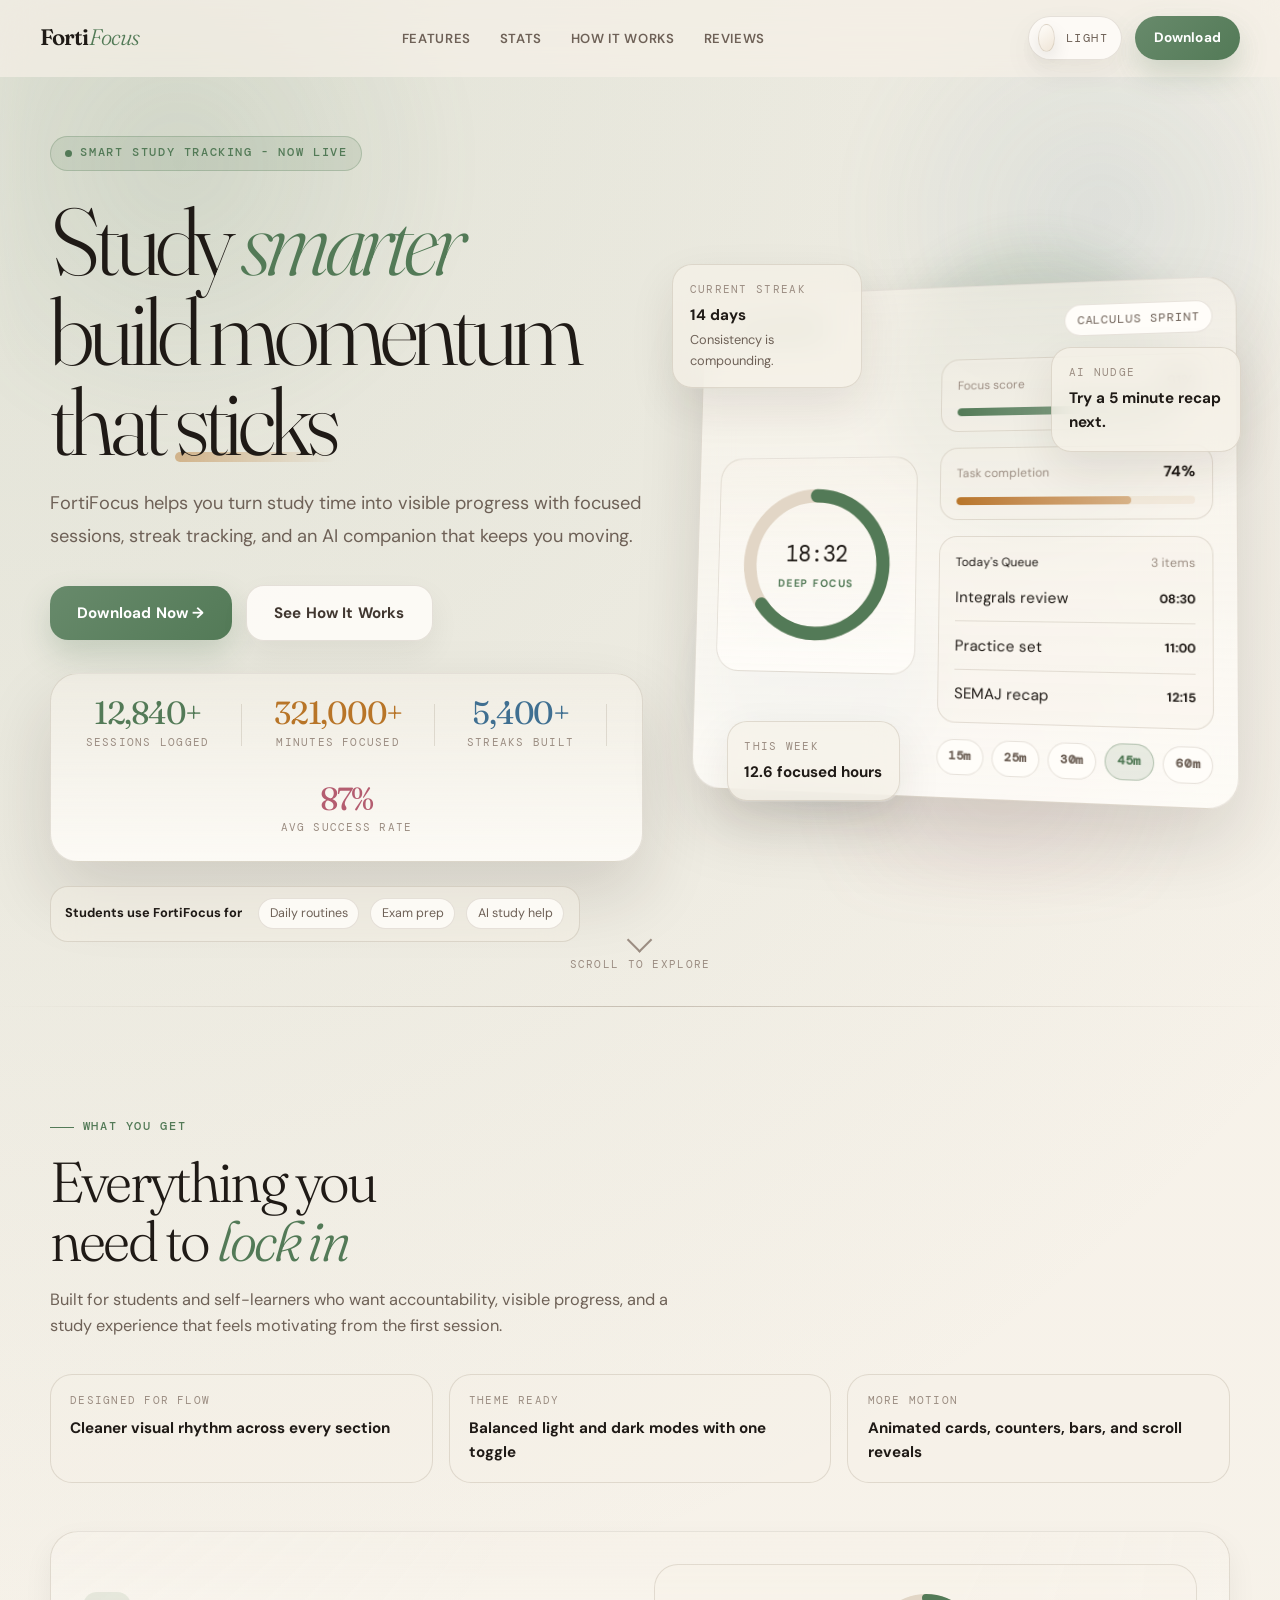
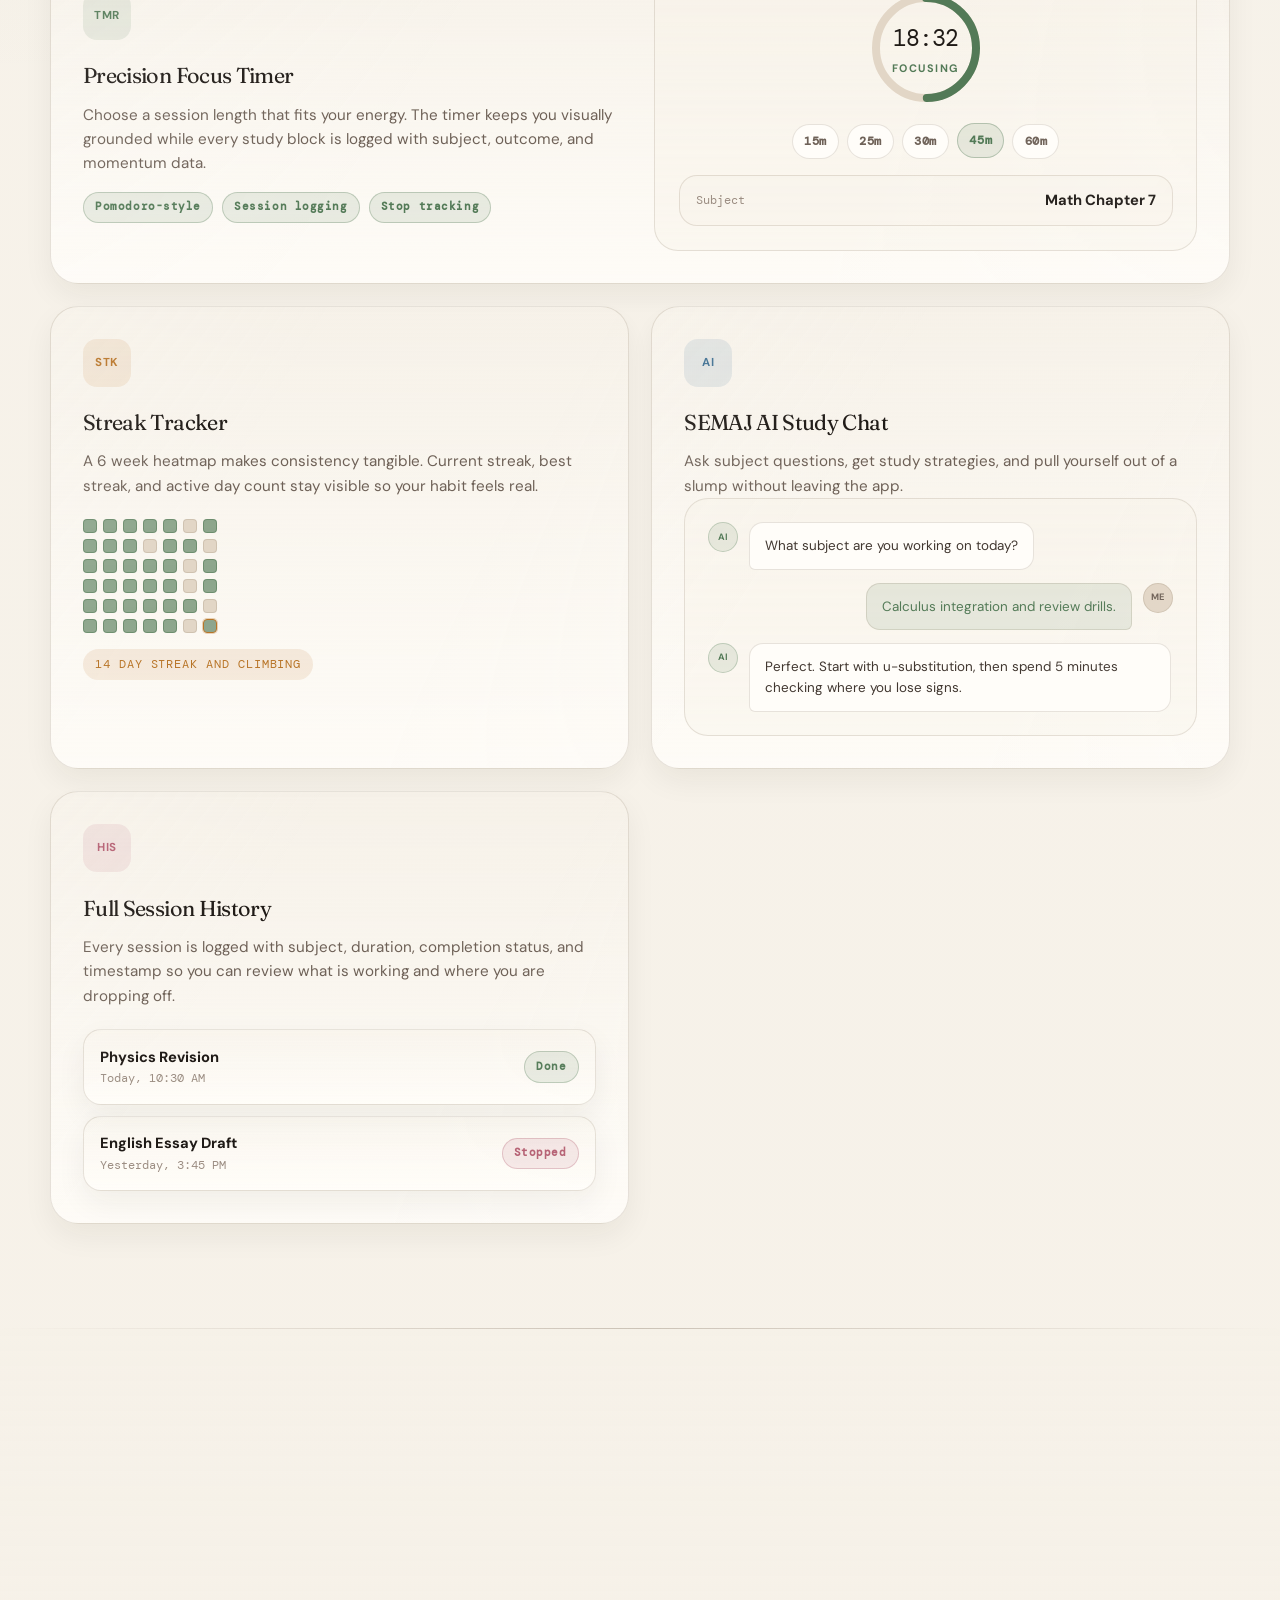
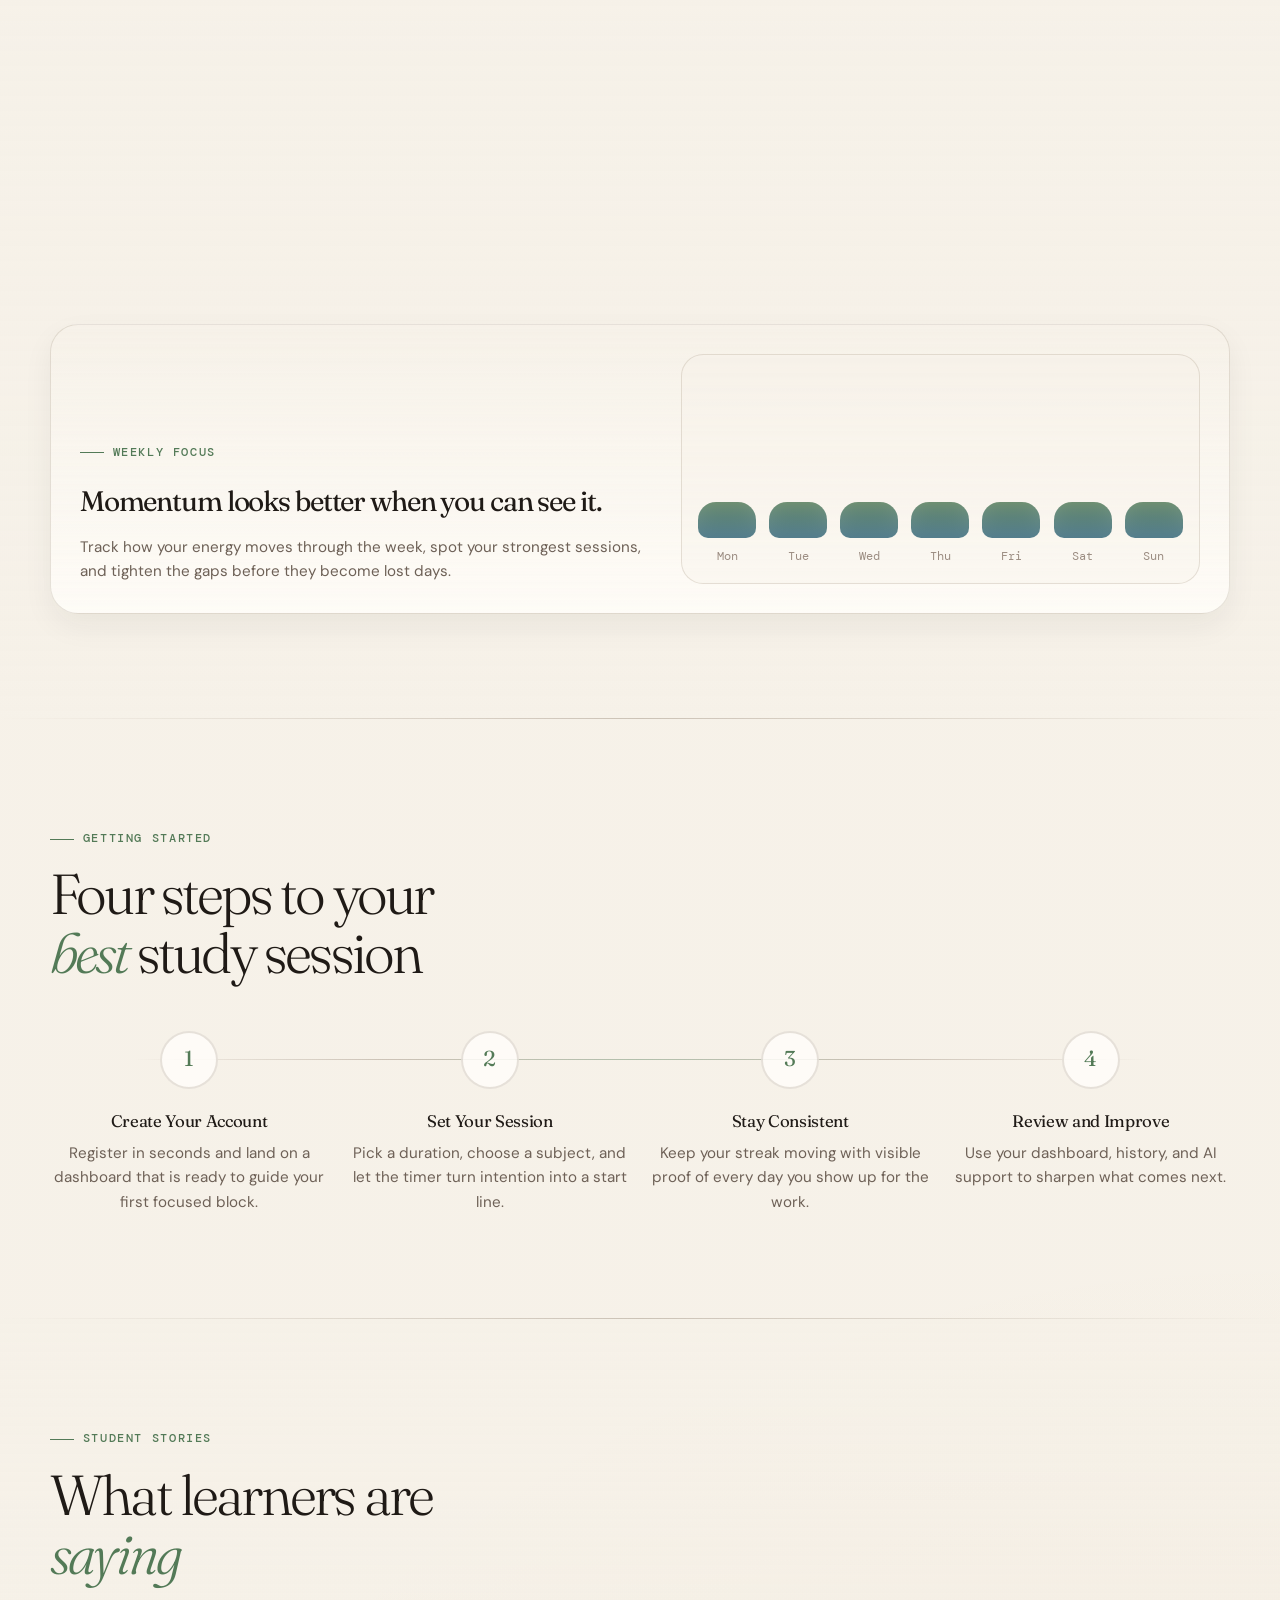
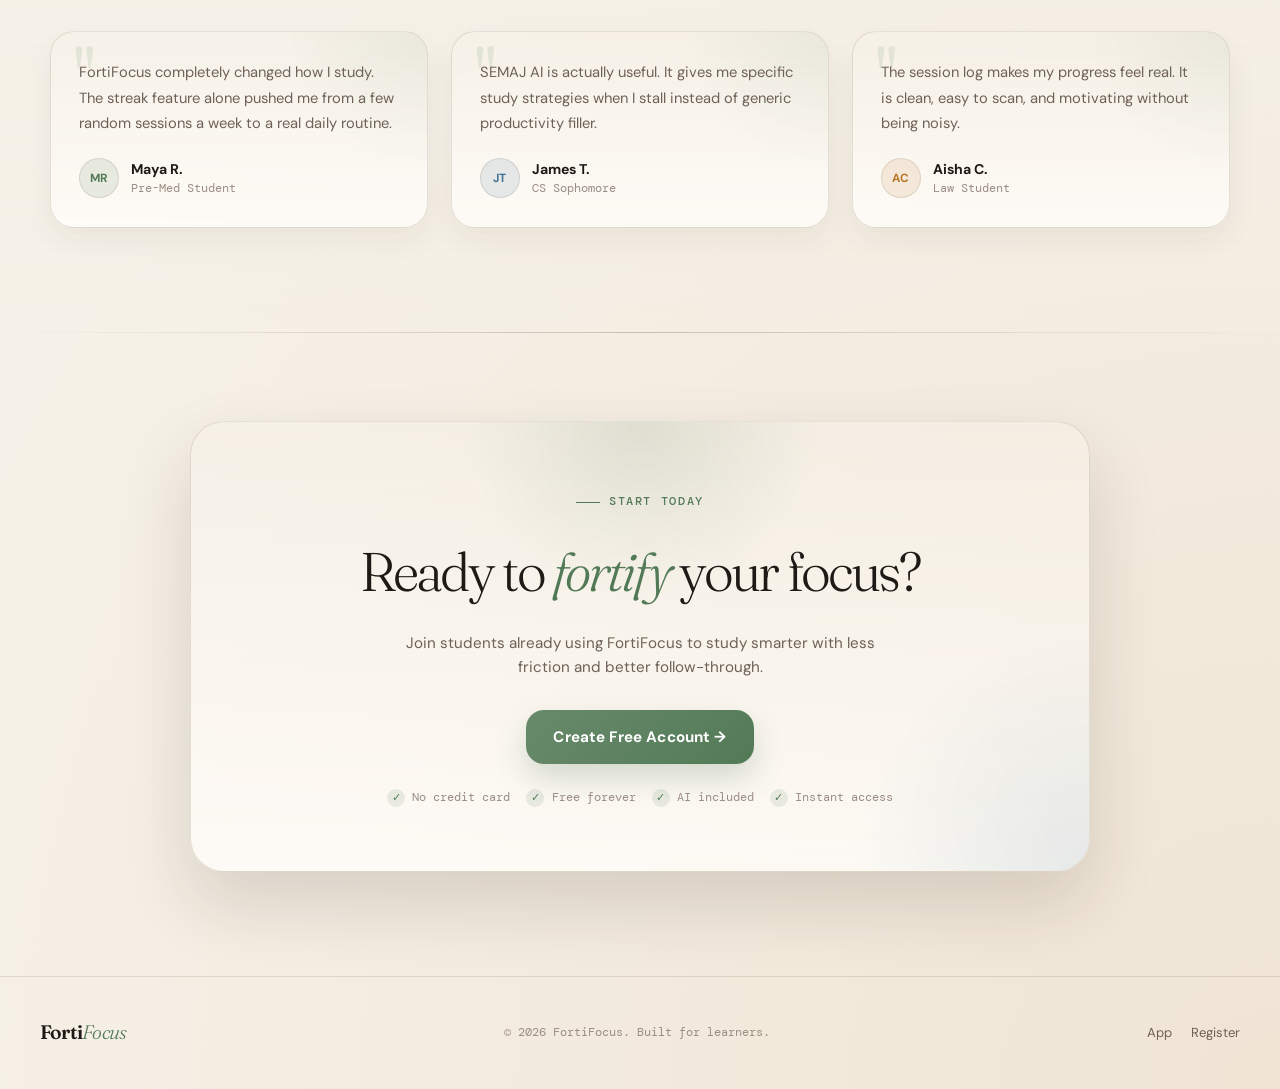
==== Index.html @ 43d926fc "new" ====
<!DOCTYPE html>
<html lang="en" data-theme="light">
<head>
<meta charset="UTF-8">
<meta name="viewport" content="width=device-width, initial-scale=1.0">
<title>FortiFocus - Smart Study Tracker</title>
<link href="https://fonts.googleapis.com/css2?family=DM+Sans:wght@400;500;600;700&family=DM+Mono:wght@400;500&family=Fraunces:opsz,wght@9..144,300;9..144,400;9..144,600&display=swap" rel="stylesheet">
<link rel="stylesheet" href="fortifocus.css">
</head>
<body>
<div class="page-progress" id="pageProgress"></div>

<nav class="site-nav" id="siteNav">
  <a class="nav-brand" href="#">Forti<em>Focus</em></a>
  <div class="nav-links">
    <a href="#features">Features</a>
    <a href="#stats">Stats</a>
    <a href="#how">How It Works</a>
    <a href="#testimonials">Reviews</a>
  </div>
  <div class="nav-actions">
    <button class="theme-toggle-nav" id="themeBtn" type="button" aria-label="Switch to dark mode">
      <span class="theme-toggle-thumb"></span>
      <span class="theme-toggle-text" id="themeBtnLabel">Light</span>
    </button>
    <a href="index.html" class="btn-nav btn-primary-nav">Download</a>
  </div>
</nav>

<main>
  <section class="hero section-shell">
    <div class="container hero-grid">
      <div class="hero-copy">
        <div class="hero-eyebrow">
          <div class="eyebrow-dot"></div>
          Smart Study Tracking - Now Live
        </div>
        <h1>
          Study <em>smarter</em><br>
          build momentum that <span class="accent-word">sticks</span>
        </h1>
        <p class="hero-sub">
          FortiFocus helps you turn study time into visible progress with focused sessions, streak tracking, and an AI companion that keeps you moving.
        </p>
        <div class="hero-cta">
          <a href="index.html" class="btn-hero btn-hero-primary">Download Now &rarr;</a>
          <a href="#features" class="btn-hero btn-hero-ghost">See How It Works</a>
        </div>
        <div class="hero-stats">
          <div class="hero-stat">
            <div class="hero-stat-val sage" id="counterSessions">0</div>
            <div class="hero-stat-label">Sessions Logged</div>
          </div>
          <div class="stat-divider"></div>
          <div class="hero-stat">
            <div class="hero-stat-val amber" id="counterMinutes">0</div>
            <div class="hero-stat-label">Minutes Focused</div>
          </div>
          <div class="stat-divider"></div>
          <div class="hero-stat">
            <div class="hero-stat-val sky" id="counterStreaks">0</div>
            <div class="hero-stat-label">Streaks Built</div>
          </div>
          <div class="stat-divider"></div>
          <div class="hero-stat">
            <div class="hero-stat-val rose" id="counterRate">0%</div>
            <div class="hero-stat-label">Avg Success Rate</div>
          </div>
        </div>
        <div class="trust-strip reveal reveal-delay-3">
          <span class="trust-label">Students use FortiFocus for</span>
          <div class="trust-items">
            <span>Daily routines</span>
            <span>Exam prep</span>
            <span>AI study help</span>
          </div>
        </div>
      </div>

      <div class="hero-visual reveal reveal-delay-2">
        <div class="hero-glow hero-glow-a"></div>
        <div class="hero-glow hero-glow-b"></div>

        <article class="focus-board animate-on-view">
          <div class="board-top">
            <div class="board-chip board-chip-live">Live Session</div>
            <div class="board-pill">Calculus Sprint</div>
          </div>
          <div class="board-main">
            <div class="board-ring">
              <svg width="180" height="180" viewBox="0 0 180 180" aria-hidden="true">
                <circle cx="90" cy="90" r="72" fill="none" stroke="var(--paper-3)" stroke-width="14"></circle>
                <circle class="ring-anim" cx="90" cy="90" r="72" fill="none" stroke="var(--sage)" stroke-width="14" stroke-linecap="round" stroke-dasharray="452" stroke-dashoffset="158"></circle>
              </svg>
              <div class="board-ring-copy">
                <div class="ring-preview-time">18:32</div>
                <div class="ring-preview-phase">Deep Focus</div>
              </div>
            </div>

            <div class="board-side">
              <div class="mini-metric">
                <div class="mini-metric-top">
                  <span>Focus score</span>
                  <strong>91%</strong>
                </div>
                <div class="fill-bar"><span style="--fill: 91%;"></span></div>
              </div>
              <div class="mini-metric">
                <div class="mini-metric-top">
                  <span>Task completion</span>
                  <strong>74%</strong>
                </div>
                <div class="fill-bar amber-fill"><span style="--fill: 74%;"></span></div>
              </div>
              <div class="session-stack">
                <div class="session-stack-head">
                  <span>Today's Queue</span>
                  <span>3 items</span>
                </div>
                <div class="session-item">
                  <span>Integrals review</span>
                  <strong>08:30</strong>
                </div>
                <div class="session-item">
                  <span>Practice set</span>
                  <strong>11:00</strong>
                </div>
                <div class="session-item">
                  <span>SEMAJ recap</span>
                  <strong>12:15</strong>
                </div>
              </div>
              <div class="dur-pills">
                <div class="dur-pill">15m</div>
                <div class="dur-pill active">25m</div>
                <div class="dur-pill">30m</div>
                <div class="dur-pill">45m</div>
                <div class="dur-pill">60m</div>
              </div>
            </div>
          </div>
        </article>

        <div class="floating-card floating-card-one">
          <div class="floating-kicker">Current streak</div>
          <strong>14 days</strong>
          <span>Consistency is compounding.</span>
        </div>
        <div class="floating-card floating-card-two">
          <div class="floating-kicker">AI nudge</div>
          <strong>Try a 5 minute recap next.</strong>
        </div>
        <div class="floating-card floating-card-three">
          <div class="floating-kicker">This week</div>
          <strong>12.6 focused hours</strong>
        </div>
      </div>
    </div>

    <div class="scroll-hint">
      <div class="scroll-arrow"></div>
      Scroll to explore
    </div>
  </section>

  <div class="section-divider"></div>

  <section id="features" class="section-shell">
    <div class="container">
      <div class="reveal">
        <div class="section-label">What You Get</div>
        <h2 class="section-heading">Everything you need to <em>lock in</em></h2>
        <p class="section-sub">Built for students and self-learners who want accountability, visible progress, and a study experience that feels motivating from the first session.</p>
      </div>

      <div class="feature-band reveal reveal-delay-1">
        <div class="feature-band-card">
          <span>Designed for flow</span>
          <strong>Cleaner visual rhythm across every section</strong>
        </div>
        <div class="feature-band-card">
          <span>Theme ready</span>
          <strong>Balanced light and dark modes with one toggle</strong>
        </div>
        <div class="feature-band-card">
          <span>More motion</span>
          <strong>Animated cards, counters, bars, and scroll reveals</strong>
        </div>
      </div>

      <div class="features-layout">
        <div class="feature-card big sage reveal reveal-delay-1">
          <div>
            <div class="feature-icon icon-sage">TMR</div>
            <div class="feature-title">Precision Focus Timer</div>
            <p class="feature-desc">Choose a session length that fits your energy. The timer keeps you visually grounded while every study block is logged with subject, outcome, and momentum data.</p>
            <div class="tag-row">
              <span class="tag-pill tag-sage">Pomodoro-style</span>
              <span class="tag-pill tag-sage">Session logging</span>
              <span class="tag-pill tag-sage">Stop tracking</span>
            </div>
          </div>
          <div class="timer-preview animate-on-view">
            <div class="ring-preview">
              <svg width="120" height="120" viewBox="0 0 120 120" aria-hidden="true">
                <circle cx="60" cy="60" r="50" fill="none" stroke="var(--paper-3)" stroke-width="8"></circle>
                <circle class="ring-anim" cx="60" cy="60" r="50" fill="none" stroke="var(--sage)" stroke-width="8" stroke-linecap="round" stroke-dasharray="314" stroke-dashoffset="160"></circle>
              </svg>
              <div class="ring-preview-text">
                <div class="ring-preview-time">18:32</div>
                <div class="ring-preview-phase">Focusing</div>
              </div>
            </div>
            <div class="dur-pills">
              <div class="dur-pill">15m</div>
              <div class="dur-pill active">25m</div>
              <div class="dur-pill">30m</div>
              <div class="dur-pill">45m</div>
              <div class="dur-pill">60m</div>
            </div>
            <div class="session-inline">
              <span>Subject</span>
              <strong>Math Chapter 7</strong>
            </div>
          </div>
        </div>

        <div class="feature-card amber reveal reveal-delay-2">
          <div class="feature-icon icon-amber">STK</div>
          <div class="feature-title">Streak Tracker</div>
          <p class="feature-desc">A 6 week heatmap makes consistency tangible. Current streak, best streak, and active day count stay visible so your habit feels real.</p>
          <div class="streak-showcase" aria-hidden="true"></div>
          <div class="stat-chip amber-chip">14 day streak and climbing</div>
        </div>

        <div class="feature-card sky reveal reveal-delay-3">
          <div class="feature-icon icon-sky">AI</div>
          <div class="feature-title">SEMAJ AI Study Chat</div>
          <p class="feature-desc">Ask subject questions, get study strategies, and pull yourself out of a slump without leaving the app.</p>
          <div class="chat-preview animate-on-view">
            <div class="cp-msg">
              <div class="cp-av">AI</div>
              <div class="cp-bubble">What subject are you working on today?</div>
            </div>
            <div class="cp-msg user">
              <div class="cp-av user">ME</div>
              <div class="cp-bubble user-bubble">Calculus integration and review drills.</div>
            </div>
            <div class="cp-msg">
              <div class="cp-av">AI</div>
              <div class="cp-bubble">Perfect. Start with u-substitution, then spend 5 minutes checking where you lose signs.</div>
            </div>
          </div>
        </div>

        <div class="feature-card rose reveal reveal-delay-4">
          <div class="feature-icon icon-rose">HIS</div>
          <div class="feature-title">Full Session History</div>
          <p class="feature-desc">Every session is logged with subject, duration, completion status, and timestamp so you can review what is working and where you are dropping off.</p>
          <div class="history-stack">
            <div class="history-item">
              <div>
                <div class="history-title">Physics Revision</div>
                <div class="history-time">Today, 10:30 AM</div>
              </div>
              <span class="tag-pill tag-sage">Done</span>
            </div>
            <div class="history-item">
              <div>
                <div class="history-title">English Essay Draft</div>
                <div class="history-time">Yesterday, 3:45 PM</div>
              </div>
              <span class="tag-pill tag-stop">Stopped</span>
            </div>
          </div>
        </div>
      </div>
    </div>
  </section>

  <div class="section-divider"></div>

  <section id="stats" class="section-shell section-muted">
    <div class="container">
      <div class="reveal">
        <div class="section-label">By the Numbers</div>
        <h2 class="section-heading">Progress you can <em>actually</em> measure</h2>
        <p class="section-sub">FortiFocus surfaces the metrics that matter so you always know how much effort you are making and how well that effort is landing.</p>
      </div>

      <div class="stats-showcase">
        <div class="stat-showcase-card accent-amber reveal reveal-delay-1">
          <div class="ssc-kicker">Current streak</div>
          <div class="ssc-val">14</div>
          <div class="ssc-label">Day streak</div>
          <div class="ssc-sub">consecutive study days</div>
        </div>
        <div class="stat-showcase-card accent-sky reveal reveal-delay-2">
          <div class="ssc-kicker">All sessions</div>
          <div class="ssc-val">128</div>
          <div class="ssc-label">Total sessions</div>
          <div class="ssc-sub">tracked all time</div>
        </div>
        <div class="stat-showcase-card accent-sage reveal reveal-delay-3">
          <div class="ssc-kicker">Minutes banked</div>
          <div class="ssc-val">3,200</div>
          <div class="ssc-label">Minutes focused</div>
          <div class="ssc-sub">about 53 hours of deep work</div>
        </div>
        <div class="stat-showcase-card accent-rose reveal reveal-delay-4">
          <div class="ssc-kicker">Completion</div>
          <div class="ssc-val">84%</div>
          <div class="ssc-label">Success rate</div>
          <div class="ssc-sub">sessions completed</div>
        </div>
      </div>

      <div class="insight-panel reveal reveal-delay-2">
        <div class="insight-copy">
          <div class="section-label">Weekly Focus</div>
          <h3>Momentum looks better when you can see it.</h3>
          <p>Track how your energy moves through the week, spot your strongest sessions, and tighten the gaps before they become lost days.</p>
        </div>
        <div class="insight-bars animate-on-view">
          <div class="insight-bar"><span style="--fill: 72%;"></span><label>Mon</label></div>
          <div class="insight-bar"><span style="--fill: 91%;"></span><label>Tue</label></div>
          <div class="insight-bar"><span style="--fill: 64%;"></span><label>Wed</label></div>
          <div class="insight-bar"><span style="--fill: 88%;"></span><label>Thu</label></div>
          <div class="insight-bar"><span style="--fill: 79%;"></span><label>Fri</label></div>
          <div class="insight-bar"><span style="--fill: 58%;"></span><label>Sat</label></div>
          <div class="insight-bar"><span style="--fill: 83%;"></span><label>Sun</label></div>
        </div>
      </div>
    </div>
  </section>

  <div class="section-divider"></div>

  <section id="how" class="section-shell">
    <div class="container">
      <div class="reveal">
        <div class="section-label">Getting Started</div>
        <h2 class="section-heading">Four steps to your <em>best</em> study session</h2>
      </div>

      <div class="steps-grid">
        <div class="step-card reveal reveal-delay-1">
          <div class="step-num">1</div>
          <div class="step-title">Create Your Account</div>
          <p class="step-desc">Register in seconds and land on a dashboard that is ready to guide your first focused block.</p>
        </div>
        <div class="step-card reveal reveal-delay-2">
          <div class="step-num">2</div>
          <div class="step-title">Set Your Session</div>
          <p class="step-desc">Pick a duration, choose a subject, and let the timer turn intention into a start line.</p>
        </div>
        <div class="step-card reveal reveal-delay-3">
          <div class="step-num">3</div>
          <div class="step-title">Stay Consistent</div>
          <p class="step-desc">Keep your streak moving with visible proof of every day you show up for the work.</p>
        </div>
        <div class="step-card reveal reveal-delay-4">
          <div class="step-num">4</div>
          <div class="step-title">Review and Improve</div>
          <p class="step-desc">Use your dashboard, history, and AI support to sharpen what comes next.</p>
        </div>
      </div>
    </div>
  </section>

  <div class="section-divider"></div>

  <section id="testimonials" class="section-shell section-muted">
    <div class="container">
      <div class="reveal">
        <div class="section-label">Student Stories</div>
        <h2 class="section-heading">What learners are <em>saying</em></h2>
      </div>

      <div class="testimonials-grid">
        <div class="testi-card reveal reveal-delay-1">
          <p class="testi-quote">FortiFocus completely changed how I study. The streak feature alone pushed me from a few random sessions a week to a real daily routine.</p>
          <div class="testi-author">
            <div class="testi-avatar testi-avatar-sage">MR</div>
            <div>
              <div class="testi-name">Maya R.</div>
              <div class="testi-role">Pre-Med Student</div>
            </div>
          </div>
        </div>
        <div class="testi-card reveal reveal-delay-2">
          <p class="testi-quote">SEMAJ AI is actually useful. It gives me specific study strategies when I stall instead of generic productivity filler.</p>
          <div class="testi-author">
            <div class="testi-avatar testi-avatar-sky">JT</div>
            <div>
              <div class="testi-name">James T.</div>
              <div class="testi-role">CS Sophomore</div>
            </div>
          </div>
        </div>
        <div class="testi-card reveal reveal-delay-3">
          <p class="testi-quote">The session log makes my progress feel real. It is clean, easy to scan, and motivating without being noisy.</p>
          <div class="testi-author">
            <div class="testi-avatar testi-avatar-amber">AC</div>
            <div>
              <div class="testi-name">Aisha C.</div>
              <div class="testi-role">Law Student</div>
            </div>
          </div>
        </div>
      </div>
    </div>
  </section>

  <div class="section-divider"></div>

  <section class="section-shell cta-wrap">
    <div class="container">
      <div class="cta-section reveal">
        <div class="section-label cta-label">Start Today</div>
        <h2>Ready to <em>fortify</em> your focus?</h2>
        <p>Join students already using FortiFocus to study smarter with less friction and better follow-through.</p>
        <div class="cta-actions">
          <a href="index.html" class="btn-hero btn-hero-primary">Create Free Account &rarr;</a>
        </div>
        <div class="cta-badges">
          <div class="cta-badge"><div class="badge-check">&#10003;</div> No credit card</div>
          <div class="cta-badge"><div class="badge-check">&#10003;</div> Free forever</div>
          <div class="cta-badge"><div class="badge-check">&#10003;</div> AI included</div>
          <div class="cta-badge"><div class="badge-check">&#10003;</div> Instant access</div>
        </div>
      </div>
    </div>
  </section>
</main>

<footer class="site-footer">
  <div class="footer-brand">Forti<em>Focus</em></div>
  <div class="footer-copy">&copy; 2026 FortiFocus. Built for learners.</div>
  <div class="footer-links">
    <a href="index.html">App</a>
    <a href="index.html">Register</a>
  </div>
</footer>

<script src="fortifocus.js"></script>
</body>
</html>
---- fortifocus.css ----
:root {
  --ink: #1f1a16;
  --ink-2: #413730;
  --ink-3: #6e6157;
  --ink-4: #9b8d82;
  --paper: #f6f1e8;
  --paper-rgb: 246, 241, 232;
  --paper-2: #efe5d7;
  --paper-3: #e2d6c6;
  --border: rgba(107, 87, 67, 0.16);
  --border-2: rgba(107, 87, 67, 0.3);
  --surface: rgba(255, 253, 249, 0.84);
  --surface-2: #fffdf9;
  --sage: #537a57;
  --sage-light: rgba(83, 122, 87, 0.12);
  --sage-mid: rgba(83, 122, 87, 0.42);
  --amber: #b87528;
  --amber-light: rgba(184, 117, 40, 0.12);
  --rose: #b45d70;
  --rose-light: rgba(180, 93, 112, 0.12);
  --sky: #3f6f91;
  --sky-light: rgba(63, 111, 145, 0.12);
  --radius: 14px;
  --radius-lg: 26px;
  --shadow-sm: 0 12px 30px rgba(40, 28, 20, 0.06);
  --shadow: 0 18px 46px rgba(40, 28, 20, 0.09);
  --shadow-lg: 0 32px 70px rgba(40, 28, 20, 0.14);
}

[data-theme="dark"] {
  --ink: #f4ede4;
  --ink-2: #d7cdc2;
  --ink-3: #a89d91;
  --ink-4: #746d66;
  --paper: #151518;
  --paper-rgb: 21, 21, 24;
  --paper-2: #1d1d22;
  --paper-3: #282831;
  --border: rgba(255, 239, 222, 0.08);
  --border-2: rgba(255, 239, 222, 0.18);
  --surface: rgba(29, 29, 34, 0.82);
  --surface-2: #1f1f26;
  --sage: #7cb585;
  --sage-light: rgba(124, 181, 133, 0.12);
  --sage-mid: rgba(124, 181, 133, 0.44);
  --amber: #dfa055;
  --amber-light: rgba(223, 160, 85, 0.12);
  --rose: #da7d8f;
  --rose-light: rgba(218, 125, 143, 0.12);
  --sky: #7fb3d9;
  --sky-light: rgba(127, 179, 217, 0.12);
  --shadow-sm: 0 12px 30px rgba(0, 0, 0, 0.28);
  --shadow: 0 18px 46px rgba(0, 0, 0, 0.36);
  --shadow-lg: 0 32px 70px rgba(0, 0, 0, 0.5);
}

*,
*::before,
*::after {
  box-sizing: border-box;
  margin: 0;
  padding: 0;
}

html {
  scroll-behavior: smooth;
}

body {
  font-family: "DM Sans", sans-serif;
  background:
    radial-gradient(circle at top left, rgba(83, 122, 87, 0.14), transparent 28%),
    radial-gradient(circle at bottom right, rgba(184, 117, 40, 0.1), transparent 24%),
    linear-gradient(180deg, color-mix(in srgb, var(--paper) 92%, white 8%), var(--paper));
  color: var(--ink);
  min-height: 100vh;
  overflow-x: hidden;
  font-size: 15px;
  line-height: 1.6;
}

body::before,
body::after {
  content: "";
  position: fixed;
  inset: 0;
  pointer-events: none;
  z-index: 0;
}

body::before {
  background:
    radial-gradient(circle at 14% 18%, rgba(83, 122, 87, 0.12), transparent 22%),
    radial-gradient(circle at 86% 24%, rgba(63, 111, 145, 0.1), transparent 20%),
    radial-gradient(circle at 78% 86%, rgba(180, 93, 112, 0.08), transparent 16%);
  filter: blur(18px);
  animation: drift 18s ease-in-out infinite alternate;
}

body::after {
  background-image:
    linear-gradient(rgba(255, 255, 255, 0.03) 1px, transparent 1px),
    linear-gradient(90deg, rgba(255, 255, 255, 0.03) 1px, transparent 1px);
  background-size: 120px 120px;
  mask-image: radial-gradient(circle at center, black 42%, transparent 88%);
  opacity: 0.3;
}

a,
button,
nav,
.feature-card,
.stat-showcase-card,
.testi-card,
.step-num,
.theme-toggle-nav,
.focus-board,
.floating-card,
.cta-section,
.history-item,
.dur-pill,
.hero-stats {
  transition:
    background-color 0.35s ease,
    color 0.35s ease,
    border-color 0.35s ease,
    box-shadow 0.35s ease,
    transform 0.35s ease,
    opacity 0.35s ease;
}

.page-progress {
  position: fixed;
  top: 0;
  left: 0;
  width: 0;
  height: 3px;
  z-index: 140;
  background: linear-gradient(90deg, var(--sage), var(--amber), var(--rose));
  box-shadow: 0 0 20px rgba(83, 122, 87, 0.35);
}

.site-nav {
  position: fixed;
  inset: 0 0 auto;
  z-index: 120;
  display: flex;
  align-items: center;
  justify-content: space-between;
  gap: 1rem;
  padding: 1rem 2.5rem;
  background: rgba(var(--paper-rgb), 0.68);
  backdrop-filter: blur(20px);
  border-bottom: 1px solid transparent;
}

.site-nav.is-scrolled {
  border-bottom-color: var(--border-2);
  box-shadow: 0 12px 28px rgba(24, 16, 10, 0.08);
}

.nav-brand,
.footer-brand {
  font-family: "Fraunces", serif;
  font-weight: 600;
  letter-spacing: -0.04em;
  color: var(--ink);
  text-decoration: none;
}

.nav-brand {
  font-size: 1.4rem;
}

.nav-brand em,
.footer-brand em {
  font-style: italic;
  font-weight: 300;
  color: var(--sage);
}

.nav-links {
  display: flex;
  align-items: center;
  gap: 1.8rem;
}

.nav-links a,
.footer-links a {
  color: var(--ink-3);
  text-decoration: none;
}

.nav-links a {
  font-size: 0.82rem;
  font-weight: 600;
  letter-spacing: 0.05em;
  text-transform: uppercase;
}

.nav-links a:hover,
.footer-links a:hover {
  color: var(--ink);
}

.nav-actions {
  display: flex;
  align-items: center;
  gap: 0.8rem;
}

.btn-nav,
.btn-hero {
  display: inline-flex;
  align-items: center;
  justify-content: center;
  border: none;
  cursor: pointer;
  text-decoration: none;
  font-weight: 700;
  letter-spacing: 0.01em;
}

.btn-nav {
  min-height: 44px;
  padding: 0.7rem 1.2rem;
  border-radius: 999px;
  font-size: 0.85rem;
}

.btn-primary-nav,
.btn-hero-primary {
  background: linear-gradient(135deg, color-mix(in srgb, var(--sage) 88%, white 12%), var(--sage));
  color: #fff;
  box-shadow: 0 14px 30px rgba(83, 122, 87, 0.24);
}

.btn-primary-nav:hover,
.btn-hero-primary:hover {
  transform: translateY(-2px);
  filter: brightness(1.04);
}

.theme-toggle-nav {
  position: relative;
  display: inline-flex;
  align-items: center;
  justify-content: space-between;
  gap: 0.7rem;
  width: 94px;
  min-height: 44px;
  padding: 0.4rem 0.8rem 0.4rem 0.55rem;
  border: 1px solid var(--border);
  border-radius: 999px;
  background: var(--surface);
  color: var(--ink-3);
  cursor: pointer;
  box-shadow: var(--shadow-sm);
}

.theme-toggle-nav:hover {
  border-color: var(--border-2);
  transform: translateY(-1px);
}

.theme-toggle-thumb {
  width: 28px;
  height: 28px;
  border-radius: 50%;
  background: linear-gradient(145deg, var(--surface-2), var(--paper-2));
  border: 1px solid var(--border);
  box-shadow: 0 8px 18px rgba(24, 16, 10, 0.1);
}

.theme-toggle-text {
  font-family: "DM Mono", monospace;
  font-size: 0.72rem;
  text-transform: uppercase;
  letter-spacing: 0.12em;
}

[data-theme="dark"] .theme-toggle-nav {
  color: var(--sage);
}

[data-theme="dark"] .theme-toggle-thumb {
  transform: translateX(8px);
}

.section-shell,
.site-footer {
  position: relative;
  z-index: 1;
}

.section-shell {
  padding: 6.5rem 2rem;
}

.section-muted {
  background: linear-gradient(180deg, rgba(var(--paper-rgb), 0.48), rgba(var(--paper-rgb), 0.22));
}

.container {
  width: min(1180px, 100%);
  margin: 0 auto;
}

.hero {
  min-height: 100vh;
  display: flex;
  align-items: center;
  padding-top: 8.5rem;
  padding-bottom: 4rem;
}

.hero-grid {
  display: grid;
  grid-template-columns: minmax(0, 1.04fr) minmax(420px, 0.96fr);
  align-items: center;
  gap: 2.5rem;
}

.hero-copy {
  position: relative;
}

.hero-eyebrow,
.section-label {
  display: inline-flex;
  align-items: center;
  gap: 0.55rem;
  font-family: "DM Mono", monospace;
  font-size: 0.72rem;
  font-weight: 500;
  letter-spacing: 0.14em;
  text-transform: uppercase;
}

.hero-eyebrow {
  padding: 0.45rem 0.85rem;
  border-radius: 999px;
  background: var(--sage-light);
  border: 1px solid color-mix(in srgb, var(--sage) 28%, transparent);
  color: var(--sage);
  margin-bottom: 1.6rem;
  animation: fadeDown 0.8s ease both;
}

.eyebrow-dot {
  width: 7px;
  height: 7px;
  border-radius: 50%;
  background: var(--sage);
  animation: pulse 2.2s ease-in-out infinite;
}

.hero h1 {
  font-family: "Fraunces", serif;
  font-size: clamp(3.25rem, 7.4vw, 6.7rem);
  font-weight: 300;
  line-height: 0.95;
  letter-spacing: -0.06em;
  max-width: 10ch;
  margin-bottom: 1.3rem;
  animation: fadeDown 0.8s 0.08s ease both;
}

.hero h1 em,
.section-heading em,
.cta-section h2 em {
  font-style: italic;
  color: var(--sage);
}

.accent-word {
  position: relative;
  display: inline-block;
}

.accent-word::after {
  content: "";
  position: absolute;
  left: 0;
  right: 0;
  bottom: 0.25rem;
  height: 10px;
  border-radius: 999px;
  background: linear-gradient(90deg, rgba(184, 117, 40, 0.45), rgba(184, 117, 40, 0));
  z-index: -1;
  animation: expandLine 0.8s 0.8s ease both;
}

.hero-sub {
  max-width: 58ch;
  color: var(--ink-3);
  font-size: clamp(1rem, 1.6vw, 1.14rem);
  line-height: 1.8;
  margin-bottom: 2rem;
  animation: fadeDown 0.8s 0.16s ease both;
}

.hero-cta {
  display: flex;
  align-items: center;
  flex-wrap: wrap;
  gap: 0.9rem;
  margin-bottom: 2rem;
  animation: fadeDown 0.8s 0.24s ease both;
}

.btn-hero {
  min-height: 54px;
  padding: 0.95rem 1.7rem;
  border-radius: 18px;
  font-size: 0.95rem;
}

.btn-hero-ghost {
  background: var(--surface);
  color: var(--ink-2);
  border: 1px solid var(--border);
  box-shadow: var(--shadow-sm);
}

.btn-hero-ghost:hover {
  transform: translateY(-2px);
  border-color: var(--border-2);
}

.hero-stats {
  display: flex;
  align-items: center;
  justify-content: center;
  gap: 2rem;
  flex-wrap: wrap;
  padding: 1.45rem 1.8rem;
  border-radius: 28px;
  border: 1px solid var(--border);
  background: linear-gradient(180deg, rgba(var(--paper-rgb), 0.42), var(--surface));
  box-shadow: var(--shadow-lg);
  animation: fadeUp 0.8s 0.34s ease both;
}

.hero-stat {
  text-align: center;
}

.hero-stat-val,
.ssc-val {
  font-family: "Fraunces", serif;
  line-height: 0.95;
}

.hero-stat-val {
  font-size: 2rem;
  letter-spacing: -0.04em;
}

.hero-stat-val.sage {
  color: var(--sage);
}

.hero-stat-val.amber {
  color: var(--amber);
}

.hero-stat-val.sky {
  color: var(--sky);
}

.hero-stat-val.rose {
  color: var(--rose);
}

.hero-stat-label,
.ssc-label,
.testi-role,
.footer-copy,
.cta-badge,
.history-time,
.session-inline span,
.ssc-kicker {
  font-family: "DM Mono", monospace;
}

.hero-stat-label {
  margin-top: 0.35rem;
  font-size: 0.7rem;
  letter-spacing: 0.11em;
  text-transform: uppercase;
  color: var(--ink-4);
}

.stat-divider {
  width: 1px;
  height: 42px;
  background: var(--border);
}

.trust-strip {
  display: inline-flex;
  align-items: center;
  gap: 1rem;
  flex-wrap: wrap;
  margin-top: 1.5rem;
  padding: 0.7rem 0.9rem;
  border: 1px solid var(--border);
  border-radius: 18px;
  background: rgba(var(--paper-rgb), 0.46);
  backdrop-filter: blur(18px);
}

.trust-label {
  font-size: 0.8rem;
  font-weight: 700;
  color: var(--ink);
}

.trust-items {
  display: flex;
  align-items: center;
  gap: 0.7rem;
  flex-wrap: wrap;
}

.trust-items span {
  display: inline-flex;
  align-items: center;
  gap: 0.45rem;
  padding: 0.3rem 0.65rem;
  border-radius: 999px;
  background: var(--surface);
  border: 1px solid var(--border);
  font-size: 0.78rem;
  color: var(--ink-3);
}

.hero-visual {
  position: relative;
  min-height: 640px;
  display: flex;
  align-items: center;
  justify-content: center;
}

.hero-glow {
  position: absolute;
  border-radius: 999px;
  filter: blur(20px);
  opacity: 0.72;
}

.hero-glow-a {
  width: 300px;
  height: 300px;
  background: rgba(83, 122, 87, 0.2);
  top: 4%;
  right: 8%;
  animation: orbit 14s ease-in-out infinite;
}

.hero-glow-b {
  width: 220px;
  height: 220px;
  background: rgba(63, 111, 145, 0.2);
  bottom: 10%;
  left: 5%;
  animation: orbit 17s ease-in-out infinite reverse;
}

.focus-board {
  position: relative;
  width: min(100%, 560px);
  padding: 1.4rem;
  border: 1px solid var(--border);
  border-radius: 30px;
  background: linear-gradient(180deg, rgba(var(--paper-rgb), 0.62), var(--surface));
  backdrop-filter: blur(18px);
  box-shadow: var(--shadow-lg);
  transform: perspective(1100px) rotateY(-10deg) rotateX(4deg);
}

.focus-board:hover {
  transform: perspective(1100px) rotateY(-6deg) rotateX(2deg) translateY(-4px);
}

.board-top,
.session-stack-head,
.mini-metric-top,
.session-item,
.history-item {
  display: flex;
  align-items: center;
  justify-content: space-between;
}

.board-top {
  gap: 1rem;
  margin-bottom: 1.25rem;
}

.board-chip,
.board-pill,
.stat-chip {
  display: inline-flex;
  align-items: center;
  border-radius: 999px;
  font-family: "DM Mono", monospace;
  font-size: 0.73rem;
  letter-spacing: 0.08em;
  text-transform: uppercase;
}

.board-chip {
  padding: 0.35rem 0.65rem;
}

.board-chip-live {
  background: var(--sage-light);
  color: var(--sage);
}

.board-pill {
  padding: 0.35rem 0.7rem;
  color: var(--ink-3);
  background: var(--surface-2);
  border: 1px solid var(--border);
}

.board-main {
  display: grid;
  grid-template-columns: 210px 1fr;
  gap: 1.4rem;
  align-items: center;
}

.board-ring,
.timer-preview {
  display: flex;
  align-items: center;
  justify-content: center;
}

.board-ring {
  position: relative;
  min-height: 220px;
  padding: 1rem;
  border-radius: 24px;
  border: 1px solid var(--border);
  background: linear-gradient(180deg, rgba(var(--paper-rgb), 0.38), var(--surface));
}

.board-ring svg,
.ring-preview svg {
  transform: rotate(-90deg);
}

.board-ring-copy,
.ring-preview-text {
  position: absolute;
  inset: 0;
  display: flex;
  flex-direction: column;
  align-items: center;
  justify-content: center;
}

.ring-preview-time {
  font-family: "DM Mono", monospace;
  font-size: 1.45rem;
  letter-spacing: -0.04em;
  color: var(--ink);
}

.ring-preview-phase {
  margin-top: 0.2rem;
  color: var(--sage);
  font-size: 0.68rem;
  font-weight: 700;
  letter-spacing: 0.14em;
  text-transform: uppercase;
}

.board-side,
.timer-preview,
.chat-preview,
.history-stack {
  display: flex;
  flex-direction: column;
}

.board-side,
.timer-preview {
  gap: 1rem;
}

.mini-metric {
  padding: 0.9rem 1rem;
  border-radius: 18px;
  border: 1px solid var(--border);
  background: rgba(var(--paper-rgb), 0.34);
}

.mini-metric-top span,
.session-stack-head span:first-child,
.session-item span,
.history-title {
  color: var(--ink);
}

.mini-metric-top span,
.session-stack-head span,
.session-item strong,
.session-inline,
.history-time {
  font-size: 0.75rem;
}

.mini-metric-top span,
.session-stack-head span,
.session-inline span,
.history-time {
  color: var(--ink-4);
}

.mini-metric-top strong,
.session-inline strong,
.history-title {
  font-size: 0.92rem;
}

.fill-bar {
  margin-top: 0.7rem;
  width: 100%;
  height: 8px;
  border-radius: 999px;
  background: rgba(83, 122, 87, 0.08);
  overflow: hidden;
}

.fill-bar span {
  display: block;
  height: 100%;
  width: var(--fill);
  border-radius: inherit;
  transform: scaleX(0);
  transform-origin: left;
  background: linear-gradient(90deg, var(--sage), color-mix(in srgb, var(--sage) 50%, white 50%));
}

.amber-fill {
  background: rgba(184, 117, 40, 0.08);
}

.amber-fill span {
  background: linear-gradient(90deg, var(--amber), color-mix(in srgb, var(--amber) 55%, white 45%));
}

.animate-on-view.is-live .fill-bar span,
.animate-on-view.is-live .insight-bar span {
  animation: growBar 1s ease forwards;
}

.session-stack {
  padding: 1rem;
  border-radius: 18px;
  border: 1px solid var(--border);
  background: rgba(var(--paper-rgb), 0.34);
}

.session-stack-head {
  margin-bottom: 0.8rem;
}

.session-item + .session-item {
  margin-top: 0.7rem;
  padding-top: 0.7rem;
  border-top: 1px solid var(--border);
}

.dur-pills,
.tag-row,
.cta-actions {
  display: flex;
  align-items: center;
  flex-wrap: wrap;
}

.dur-pills {
  gap: 0.5rem;
}

.dur-pill,
.tag-pill {
  border-radius: 999px;
  font-weight: 700;
  letter-spacing: 0.05em;
}

.dur-pill {
  padding: 0.45rem 0.7rem;
  font-family: "DM Mono", monospace;
  font-size: 0.72rem;
  color: var(--ink-3);
  background: var(--surface-2);
  border: 1px solid var(--border);
}

.dur-pill.active {
  background: var(--sage-light);
  color: var(--sage);
  border-color: color-mix(in srgb, var(--sage) 35%, transparent);
  transform: translateY(-1px);
}

.session-inline {
  display: flex;
  align-items: center;
  justify-content: space-between;
  width: 100%;
  padding: 0.8rem 1rem;
  border-radius: 18px;
  border: 1px solid var(--border);
  background: rgba(var(--paper-rgb), 0.34);
}

.floating-card {
  position: absolute;
  padding: 1rem 1.05rem;
  border: 1px solid var(--border);
  border-radius: 20px;
  background: rgba(var(--paper-rgb), 0.72);
  backdrop-filter: blur(16px);
  box-shadow: var(--shadow);
  max-width: 190px;
}

.floating-kicker {
  margin-bottom: 0.3rem;
  font-family: "DM Mono", monospace;
  font-size: 0.68rem;
  color: var(--ink-4);
  letter-spacing: 0.12em;
  text-transform: uppercase;
}

.floating-card strong {
  display: block;
  font-size: 0.95rem;
  color: var(--ink);
}

.floating-card span {
  display: block;
  margin-top: 0.2rem;
  font-size: 0.8rem;
  color: var(--ink-3);
}

.floating-card-one {
  top: 7%;
  left: -2%;
  animation: floatUp 6.2s ease-in-out infinite;
}

.floating-card-two {
  right: -2%;
  top: 20%;
  animation: floatUp 7.2s ease-in-out infinite reverse;
}

.floating-card-three {
  bottom: 9%;
  left: 8%;
  animation: floatUp 6.8s ease-in-out infinite;
}

.scroll-hint {
  position: absolute;
  left: 50%;
  bottom: 2rem;
  transform: translateX(-50%);
  display: flex;
  flex-direction: column;
  align-items: center;
  gap: 0.45rem;
  color: var(--ink-4);
  font-family: "DM Mono", monospace;
  font-size: 0.67rem;
  letter-spacing: 0.12em;
  text-transform: uppercase;
  animation: fadeIn 1s 1s ease both;
}

.scroll-arrow {
  width: 18px;
  height: 18px;
  border-right: 2px solid var(--ink-4);
  border-bottom: 2px solid var(--ink-4);
  transform: rotate(45deg);
  animation: bounce 1.7s ease-in-out infinite;
}

.section-divider {
  width: 100%;
  height: 1px;
  background: linear-gradient(90deg, transparent, var(--border-2), transparent);
  position: relative;
  z-index: 1;
}

.section-label {
  color: var(--sage);
  margin-bottom: 1rem;
}

.section-label::before {
  content: "";
  width: 24px;
  height: 1px;
  background: currentColor;
}

.section-heading {
  max-width: 12ch;
  font-family: "Fraunces", serif;
  font-size: clamp(2.1rem, 4.4vw, 3.6rem);
  font-weight: 300;
  line-height: 1.05;
  letter-spacing: -0.05em;
  margin-bottom: 1rem;
}

.section-sub {
  max-width: 60ch;
  color: var(--ink-3);
  font-size: 1.02rem;
}

.feature-band {
  display: grid;
  grid-template-columns: repeat(3, minmax(0, 1fr));
  gap: 1rem;
  margin-top: 2.2rem;
}

.feature-band-card {
  padding: 1.1rem 1.2rem;
  border-radius: 22px;
  border: 1px solid var(--border);
  background: rgba(var(--paper-rgb), 0.42);
}

.feature-band-card span {
  display: block;
  font-family: "DM Mono", monospace;
  font-size: 0.7rem;
  letter-spacing: 0.11em;
  text-transform: uppercase;
  color: var(--ink-4);
  margin-bottom: 0.35rem;
}

.feature-band-card strong {
  display: block;
  font-size: 0.95rem;
  color: var(--ink);
}

.features-layout,
.stats-showcase,
.testimonials-grid,
.steps-grid {
  display: grid;
  gap: 1.4rem;
  margin-top: 3rem;
}

.features-layout {
  grid-template-columns: repeat(2, minmax(0, 1fr));
}

.feature-card,
.stat-showcase-card,
.testi-card,
.cta-section,
.history-item {
  border: 1px solid var(--border);
  background: linear-gradient(180deg, rgba(var(--paper-rgb), 0.45), var(--surface));
  box-shadow: var(--shadow-sm);
}

.feature-card,
.testi-card {
  position: relative;
  overflow: hidden;
}

.feature-card {
  padding: 2rem;
  border-radius: 28px;
}

.feature-card::before,
.testi-card::after {
  content: "";
  position: absolute;
  inset: 0;
  pointer-events: none;
}

.feature-card::before {
  background: linear-gradient(120deg, rgba(255, 255, 255, 0.14), transparent 34%, transparent 66%, rgba(255, 255, 255, 0.1));
  opacity: 0.7;
}

.feature-card:hover,
.stat-showcase-card:hover,
.testi-card:hover {
  transform: translateY(-6px);
  box-shadow: var(--shadow);
  border-color: var(--border-2);
}

.feature-card.big {
  grid-column: span 2;
  display: grid;
  grid-template-columns: repeat(2, minmax(0, 1fr));
  gap: 1.8rem;
  align-items: center;
}

.feature-icon {
  display: inline-flex;
  align-items: center;
  justify-content: center;
  width: 48px;
  height: 48px;
  margin-bottom: 1.2rem;
  border-radius: 14px;
  font-size: 0.72rem;
  font-weight: 700;
  letter-spacing: 0.08em;
}

.icon-sage {
  background: var(--sage-light);
  color: var(--sage);
}

.icon-amber {
  background: var(--amber-light);
  color: var(--amber);
}

.icon-sky {
  background: var(--sky-light);
  color: var(--sky);
}

.icon-rose {
  background: var(--rose-light);
  color: var(--rose);
}

.feature-title,
.step-title,
.cta-section h2,
.insight-copy h3 {
  font-family: "Fraunces", serif;
}

.feature-title {
  margin-bottom: 0.55rem;
  font-size: 1.35rem;
  font-weight: 400;
  letter-spacing: -0.03em;
}

.feature-desc,
.step-desc,
.testi-quote,
.cta-section p,
.insight-copy p {
  color: var(--ink-3);
}

.feature-desc,
.step-desc,
.cta-section p,
.insight-copy p {
  font-size: 0.95rem;
}

.tag-row {
  gap: 0.55rem;
  margin-top: 1rem;
}

.tag-pill {
  padding: 0.35rem 0.7rem;
  font-size: 0.7rem;
  font-family: "DM Mono", monospace;
}

.tag-sage {
  color: var(--sage);
  background: var(--sage-light);
  border: 1px solid color-mix(in srgb, var(--sage) 30%, transparent);
}

.tag-stop {
  color: var(--rose);
  background: var(--rose-light);
  border: 1px solid color-mix(in srgb, var(--rose) 30%, transparent);
}

.timer-preview,
.chat-preview {
  padding: 1.45rem;
  border-radius: 24px;
  border: 1px solid var(--border);
  background: rgba(var(--paper-rgb), 0.38);
}

.timer-preview {
  min-height: 100%;
}

.ring-preview {
  position: relative;
  width: 120px;
  height: 120px;
}

.stat-chip {
  margin-top: 1rem;
  padding: 0.4rem 0.75rem;
}

.amber-chip {
  width: fit-content;
  background: var(--amber-light);
  color: var(--amber);
}

.streak-showcase {
  display: grid;
  grid-template-columns: repeat(7, 14px);
  gap: 6px;
  margin-top: 1.3rem;
}

.s-day {
  width: 14px;
  height: 14px;
  border-radius: 4px;
  background: var(--paper-3);
  border: 1px solid var(--border);
}

.s-day.active {
  background: color-mix(in srgb, var(--sage) 65%, transparent);
  border-color: color-mix(in srgb, var(--sage) 55%, transparent);
}

.s-day.today {
  border-color: var(--amber);
  box-shadow: 0 0 0 1px color-mix(in srgb, var(--amber) 30%, transparent);
}

.chat-preview {
  gap: 0.8rem;
}

.cp-msg {
  display: flex;
  align-items: flex-start;
  gap: 0.65rem;
}

.cp-msg.user {
  flex-direction: row-reverse;
}

.cp-av {
  width: 30px;
  height: 30px;
  display: inline-flex;
  align-items: center;
  justify-content: center;
  border-radius: 50%;
  background: var(--sage-light);
  color: var(--sage);
  font-size: 0.58rem;
  font-weight: 700;
  letter-spacing: 0.08em;
  border: 1px solid color-mix(in srgb, var(--sage) 28%, transparent);
  flex-shrink: 0;
}

.cp-av.user {
  background: var(--paper-3);
  color: var(--ink-3);
  border-color: var(--border);
}

.cp-bubble {
  max-width: calc(100% - 42px);
  padding: 0.75rem 0.95rem;
  border-radius: 14px 14px 14px 6px;
  border: 1px solid var(--border);
  background: var(--surface-2);
  color: var(--ink-2);
  font-size: 0.84rem;
}

.user-bubble {
  background: var(--sage-light);
  color: var(--sage);
  border-radius: 14px 14px 6px 14px;
}

.history-stack {
  gap: 0.7rem;
  margin-top: 1.35rem;
}

.history-item {
  padding: 0.95rem 1rem;
  border-radius: 18px;
}

.history-title {
  font-weight: 700;
}

.stats-showcase {
  grid-template-columns: repeat(4, minmax(0, 1fr));
}

.stat-showcase-card {
  padding: 1.75rem 1.3rem;
  border-radius: 24px;
  text-align: center;
}

.ssc-kicker {
  margin-bottom: 0.65rem;
  font-size: 0.68rem;
  letter-spacing: 0.12em;
  text-transform: uppercase;
  color: var(--ink-4);
}

.ssc-val {
  font-size: 3rem;
  margin-bottom: 0.55rem;
  letter-spacing: -0.06em;
}

.ssc-label {
  font-size: 0.73rem;
  letter-spacing: 0.12em;
  text-transform: uppercase;
  color: var(--ink-4);
}

.ssc-sub {
  margin-top: 0.3rem;
  color: var(--ink-4);
  font-size: 0.8rem;
}

.accent-amber {
  border-top: 3px solid var(--amber);
}

.accent-amber .ssc-val {
  color: var(--amber);
}

.accent-sky {
  border-top: 3px solid var(--sky);
}

.accent-sky .ssc-val {
  color: var(--sky);
}

.accent-sage {
  border-top: 3px solid var(--sage);
}

.accent-sage .ssc-val {
  color: var(--sage);
}

.accent-rose {
  border-top: 3px solid var(--rose);
}

.accent-rose .ssc-val {
  color: var(--rose);
}

.insight-panel {
  display: grid;
  grid-template-columns: minmax(0, 1fr) minmax(320px, 0.9fr);
  gap: 1.5rem;
  align-items: end;
  margin-top: 1.8rem;
  padding: 1.8rem;
  border: 1px solid var(--border);
  border-radius: 28px;
  background: linear-gradient(180deg, rgba(var(--paper-rgb), 0.45), var(--surface));
  box-shadow: var(--shadow-sm);
}

.insight-copy h3 {
  margin-bottom: 0.75rem;
  font-size: clamp(1.7rem, 2.2vw, 2.2rem);
  font-weight: 400;
  letter-spacing: -0.04em;
  color: var(--ink);
}

.insight-bars {
  display: grid;
  grid-template-columns: repeat(7, minmax(0, 1fr));
  gap: 0.8rem;
  align-items: end;
  min-height: 230px;
  padding: 1rem;
  border-radius: 22px;
  border: 1px solid var(--border);
  background: rgba(var(--paper-rgb), 0.34);
}

.insight-bar {
  display: flex;
  flex-direction: column;
  justify-content: flex-end;
  align-items: center;
  gap: 0.65rem;
  min-height: 190px;
}

.insight-bar span {
  width: 100%;
  min-height: 36px;
  height: var(--fill);
  border-radius: 18px 18px 10px 10px;
  transform: scaleY(0);
  transform-origin: bottom;
  background: linear-gradient(180deg, color-mix(in srgb, var(--sage) 85%, white 15%), color-mix(in srgb, var(--sky) 75%, var(--sage) 25%));
  box-shadow: inset 0 -10px 20px rgba(255, 255, 255, 0.1);
}

.insight-bar label {
  font-family: "DM Mono", monospace;
  font-size: 0.72rem;
  color: var(--ink-4);
}

.steps-grid {
  grid-template-columns: repeat(4, minmax(0, 1fr));
  position: relative;
}

.steps-grid::before {
  content: "";
  position: absolute;
  top: 28px;
  left: 7%;
  right: 7%;
  height: 1px;
  background: linear-gradient(90deg, transparent, var(--border-2), var(--sage-mid), var(--border-2), transparent);
}

.step-card {
  position: relative;
  z-index: 1;
  text-align: center;
}

.step-num {
  width: 58px;
  height: 58px;
  margin: 0 auto 1.2rem;
  display: flex;
  align-items: center;
  justify-content: center;
  border-radius: 50%;
  border: 2px solid var(--border);
  background: var(--surface);
  color: var(--sage);
  font-family: "Fraunces", serif;
  font-size: 1.35rem;
}

.step-card:hover .step-num {
  transform: translateY(-2px);
  border-color: color-mix(in srgb, var(--sage) 35%, transparent);
  background: var(--sage-light);
}

.step-title {
  margin-bottom: 0.4rem;
  font-size: 1.05rem;
  font-weight: 400;
  letter-spacing: -0.02em;
}

.testimonials-grid {
  grid-template-columns: repeat(3, minmax(0, 1fr));
}

.testi-card {
  padding: 1.75rem;
  border-radius: 24px;
}

.testi-card::after {
  background: radial-gradient(circle at top right, rgba(83, 122, 87, 0.08), transparent 34%);
}

.testi-quote {
  position: relative;
  z-index: 1;
  margin-bottom: 1.3rem;
  font-size: 0.92rem;
  line-height: 1.75;
}

.testi-quote::before {
  content: '"';
  position: absolute;
  top: -1.1rem;
  left: -0.3rem;
  z-index: -1;
  color: var(--sage-light);
  font-family: "Fraunces", serif;
  font-size: 4.3rem;
  line-height: 1;
}

.testi-author {
  display: flex;
  align-items: center;
  gap: 0.75rem;
}

.testi-avatar {
  width: 40px;
  height: 40px;
  display: inline-flex;
  align-items: center;
  justify-content: center;
  border-radius: 50%;
  font-size: 0.74rem;
  font-weight: 700;
  border: 1px solid var(--border);
}

.testi-avatar-sage {
  background: var(--sage-light);
  color: var(--sage);
}

.testi-avatar-sky {
  background: var(--sky-light);
  color: var(--sky);
}

.testi-avatar-amber {
  background: var(--amber-light);
  color: var(--amber);
}

.testi-name {
  font-size: 0.88rem;
  font-weight: 700;
  color: var(--ink);
}

.testi-role {
  font-size: 0.72rem;
  color: var(--ink-4);
}

.cta-wrap {
  padding-top: 5.5rem;
}

.cta-section {
  position: relative;
  overflow: hidden;
  max-width: 900px;
  margin: 0 auto;
  padding: 4rem 2rem;
  border-radius: 34px;
  text-align: center;
  box-shadow: var(--shadow-lg);
}

.cta-section::before {
  content: "";
  position: absolute;
  inset: 0;
  background:
    radial-gradient(circle at top center, rgba(83, 122, 87, 0.14), transparent 28%),
    radial-gradient(circle at bottom right, rgba(63, 111, 145, 0.12), transparent 24%);
  pointer-events: none;
}

.cta-label {
  justify-content: center;
}

.cta-section h2 {
  position: relative;
  z-index: 1;
  margin-bottom: 1rem;
  font-size: clamp(2.2rem, 4.6vw, 3.4rem);
  font-weight: 300;
  letter-spacing: -0.05em;
}

.cta-section p {
  position: relative;
  z-index: 1;
  max-width: 48ch;
  margin: 0 auto 1.9rem;
}

.cta-actions {
  justify-content: center;
}

.cta-badges {
  position: relative;
  z-index: 1;
  display: flex;
  align-items: center;
  justify-content: center;
  flex-wrap: wrap;
  gap: 1rem;
  margin-top: 1.5rem;
}

.cta-badge {
  display: inline-flex;
  align-items: center;
  gap: 0.45rem;
  color: var(--ink-4);
  font-size: 0.74rem;
}

.badge-check {
  width: 18px;
  height: 18px;
  display: inline-flex;
  align-items: center;
  justify-content: center;
  border-radius: 50%;
  background: var(--sage-light);
  color: var(--sage);
  font-size: 0.68rem;
}

.site-footer {
  display: flex;
  align-items: center;
  justify-content: space-between;
  flex-wrap: wrap;
  gap: 1.25rem;
  padding: 2.5rem;
  border-top: 1px solid var(--border);
}

.footer-brand {
  font-size: 1.22rem;
}

.footer-copy {
  font-size: 0.76rem;
  color: var(--ink-4);
}

.footer-links {
  display: flex;
  align-items: center;
  gap: 1.2rem;
}

.footer-links a {
  font-size: 0.82rem;
}

.reveal {
  opacity: 0;
  transform: translateY(26px);
  transition: opacity 0.7s ease, transform 0.7s ease;
}

.reveal.visible {
  opacity: 1;
  transform: translateY(0);
}

.reveal-delay-1 {
  transition-delay: 0.08s;
}

.reveal-delay-2 {
  transition-delay: 0.16s;
}

.reveal-delay-3 {
  transition-delay: 0.24s;
}

.reveal-delay-4 {
  transition-delay: 0.32s;
}

.ring-anim {
  animation: ringFill 2.4s 0.5s ease both;
}

@keyframes fadeDown {
  from {
    opacity: 0;
    transform: translateY(-20px);
  }

  to {
    opacity: 1;
    transform: translateY(0);
  }
}

@keyframes fadeUp {
  from {
    opacity: 0;
    transform: translateY(20px);
  }

  to {
    opacity: 1;
    transform: translateY(0);
  }
}

@keyframes fadeIn {
  from {
    opacity: 0;
  }

  to {
    opacity: 1;
  }
}

@keyframes pulse {
  0%,
  100% {
    transform: scale(1);
    opacity: 1;
  }

  50% {
    transform: scale(0.82);
    opacity: 0.55;
  }
}

@keyframes bounce {
  0%,
  100% {
    transform: rotate(45deg) translateY(0);
  }

  50% {
    transform: rotate(45deg) translateY(5px);
  }
}

@keyframes floatUp {
  0%,
  100% {
    transform: translateY(0);
  }

  50% {
    transform: translateY(-10px);
  }
}

@keyframes orbit {
  0% {
    transform: translate3d(0, 0, 0) scale(1);
  }

  50% {
    transform: translate3d(10px, -16px, 0) scale(1.06);
  }

  100% {
    transform: translate3d(-8px, 10px, 0) scale(0.97);
  }
}

@keyframes drift {
  0% {
    transform: translate3d(0, 0, 0);
  }

  100% {
    transform: translate3d(12px, -16px, 0);
  }
}

@keyframes expandLine {
  from {
    transform: scaleX(0);
    transform-origin: left;
  }

  to {
    transform: scaleX(1);
  }
}

@keyframes ringFill {
  from {
    stroke-dashoffset: 452;
  }

  to {
    stroke-dashoffset: 158;
  }
}

@keyframes growBar {
  from {
    transform: scale(0, 0);
  }

  to {
    transform: scale(1, 1);
  }
}

@media (max-width: 1080px) {
  .hero-grid,
  .insight-panel {
    grid-template-columns: 1fr;
  }

  .hero-copy {
    text-align: center;
  }

  .hero h1,
  .section-heading {
    max-width: none;
  }

  .hero-cta,
  .trust-strip,
  .section-label,
  .cta-label {
    justify-content: center;
  }

  .hero-sub,
  .section-sub {
    margin-left: auto;
    margin-right: auto;
  }

  .hero-visual {
    min-height: 580px;
  }

  .focus-board {
    transform: none;
  }

  .focus-board:hover {
    transform: translateY(-4px);
  }

  .floating-card-one {
    left: 1%;
  }

  .floating-card-two {
    right: 1%;
  }
}

@media (max-width: 900px) {
  .features-layout,
  .stats-showcase,
  .testimonials-grid,
  .steps-grid,
  .feature-band {
    grid-template-columns: 1fr;
  }

  .feature-card.big {
    grid-column: span 1;
    grid-template-columns: 1fr;
  }

  .board-main {
    grid-template-columns: 1fr;
  }

  .stats-showcase {
    grid-template-columns: repeat(2, minmax(0, 1fr));
  }

  .steps-grid {
    grid-template-columns: repeat(2, minmax(0, 1fr));
  }

  .steps-grid::before {
    display: none;
  }
}

@media (max-width: 768px) {
  .site-nav {
    padding: 0.95rem 1.2rem;
  }

  .nav-links {
    display: none;
  }

  .nav-actions {
    gap: 0.55rem;
  }

  .theme-toggle-nav {
    width: 44px;
    padding-right: 0.4rem;
    justify-content: center;
  }

  .theme-toggle-text {
    display: none;
  }

  .section-shell {
    padding: 5.25rem 1.2rem;
  }

  .hero {
    padding-top: 7.5rem;
  }

  .hero h1 {
    font-size: clamp(2.8rem, 14vw, 4.3rem);
  }

  .hero-stats {
    gap: 1.1rem;
    padding: 1.15rem 1rem;
  }

  .stat-divider {
    display: none;
  }

  .hero-visual {
    min-height: 520px;
  }

  .floating-card {
    position: static;
    max-width: none;
  }

  .hero-visual {
    gap: 1rem;
    flex-direction: column;
  }

  .focus-board {
    width: 100%;
  }

  .insight-bars {
    grid-template-columns: repeat(7, minmax(24px, 1fr));
    gap: 0.45rem;
    min-height: 180px;
    padding: 0.8rem;
  }

  .insight-bar {
    min-height: 150px;
  }

  .cta-section {
    padding: 3rem 1.25rem;
  }

  .site-footer {
    padding: 2rem 1.2rem;
    flex-direction: column;
    align-items: flex-start;
  }
}

@media (max-width: 560px) {
  .stats-showcase,
  .steps-grid {
    grid-template-columns: 1fr;
  }

  .hero-stats {
    flex-direction: column;
  }

  .trust-strip {
    width: 100%;
    justify-content: center;
  }

  .hero-visual {
    min-height: auto;
  }
}

@media (prefers-reduced-motion: reduce) {
  *,
  *::before,
  *::after {
    animation: none !important;
    transition: none !important;
    scroll-behavior: auto !important;
  }

  .reveal {
    opacity: 1;
    transform: none;
  }

  .fill-bar span,
  .insight-bar span {
    transform: none;
  }
}
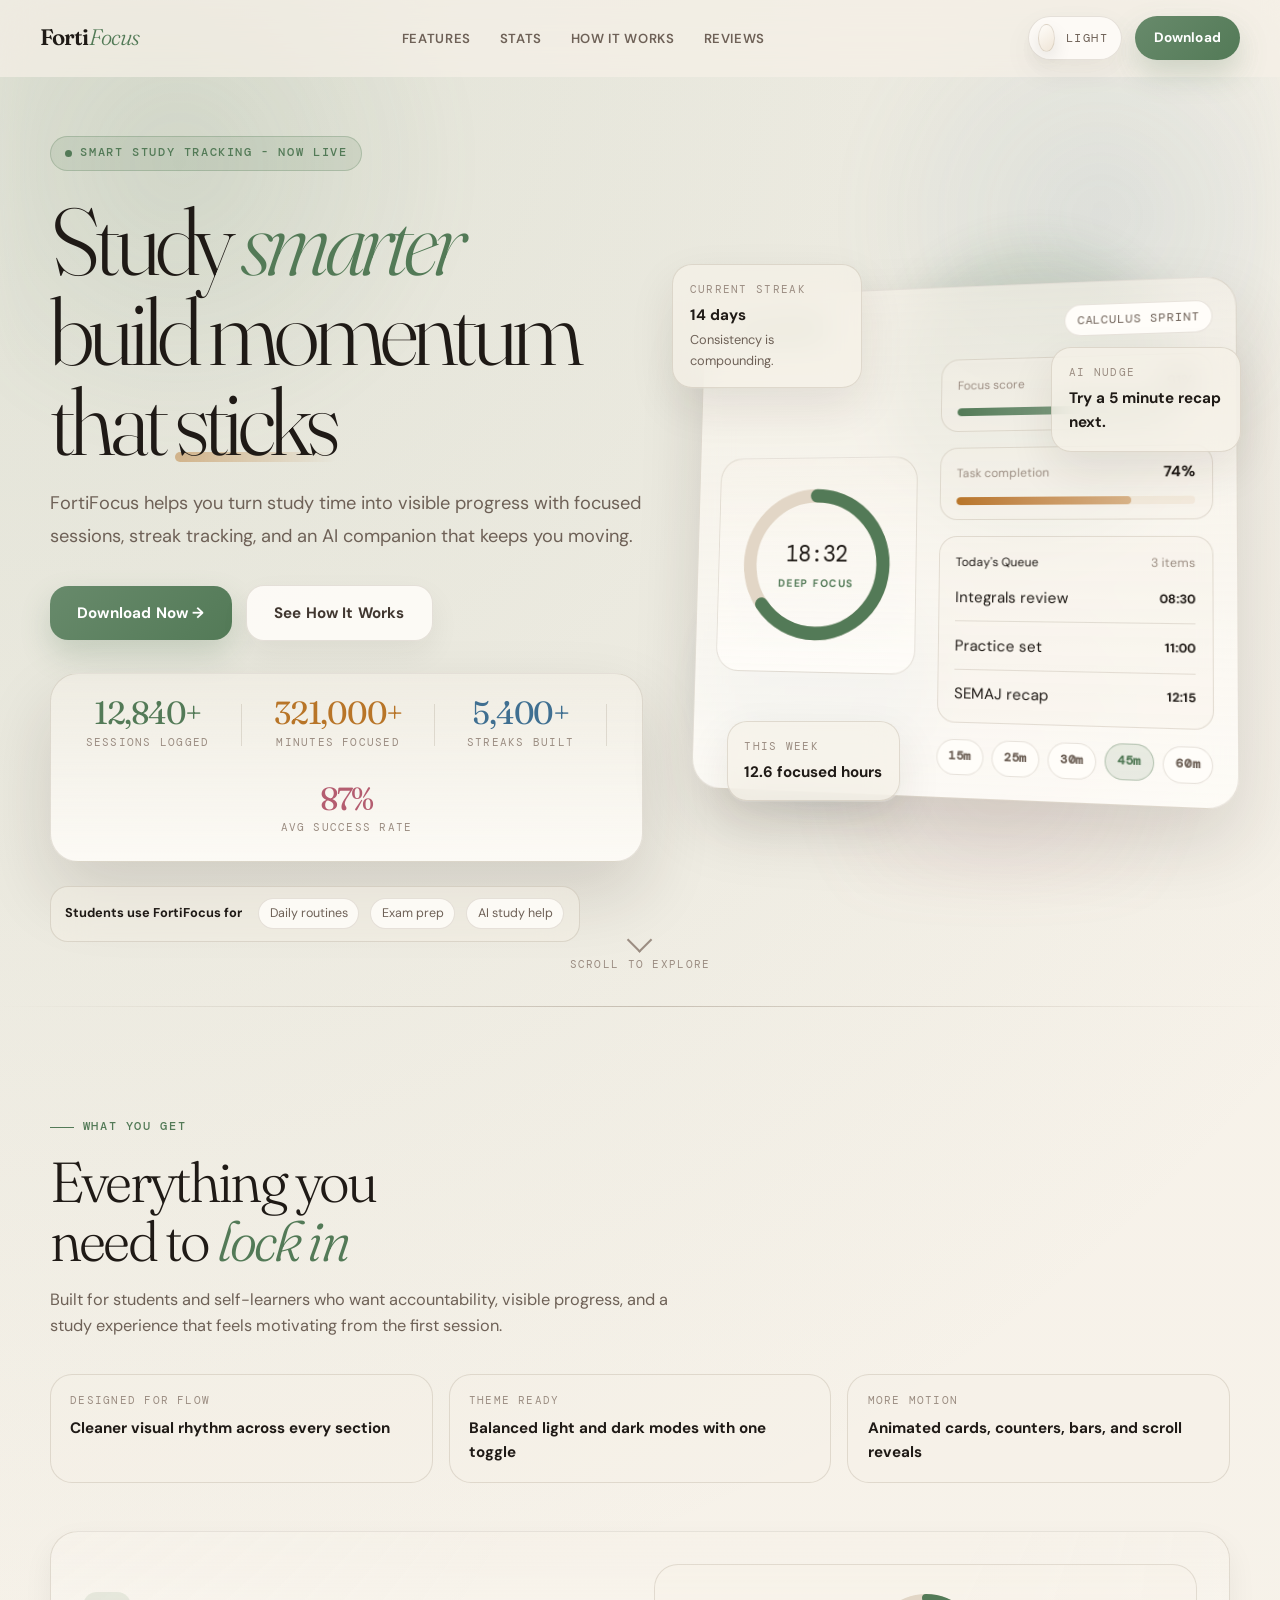
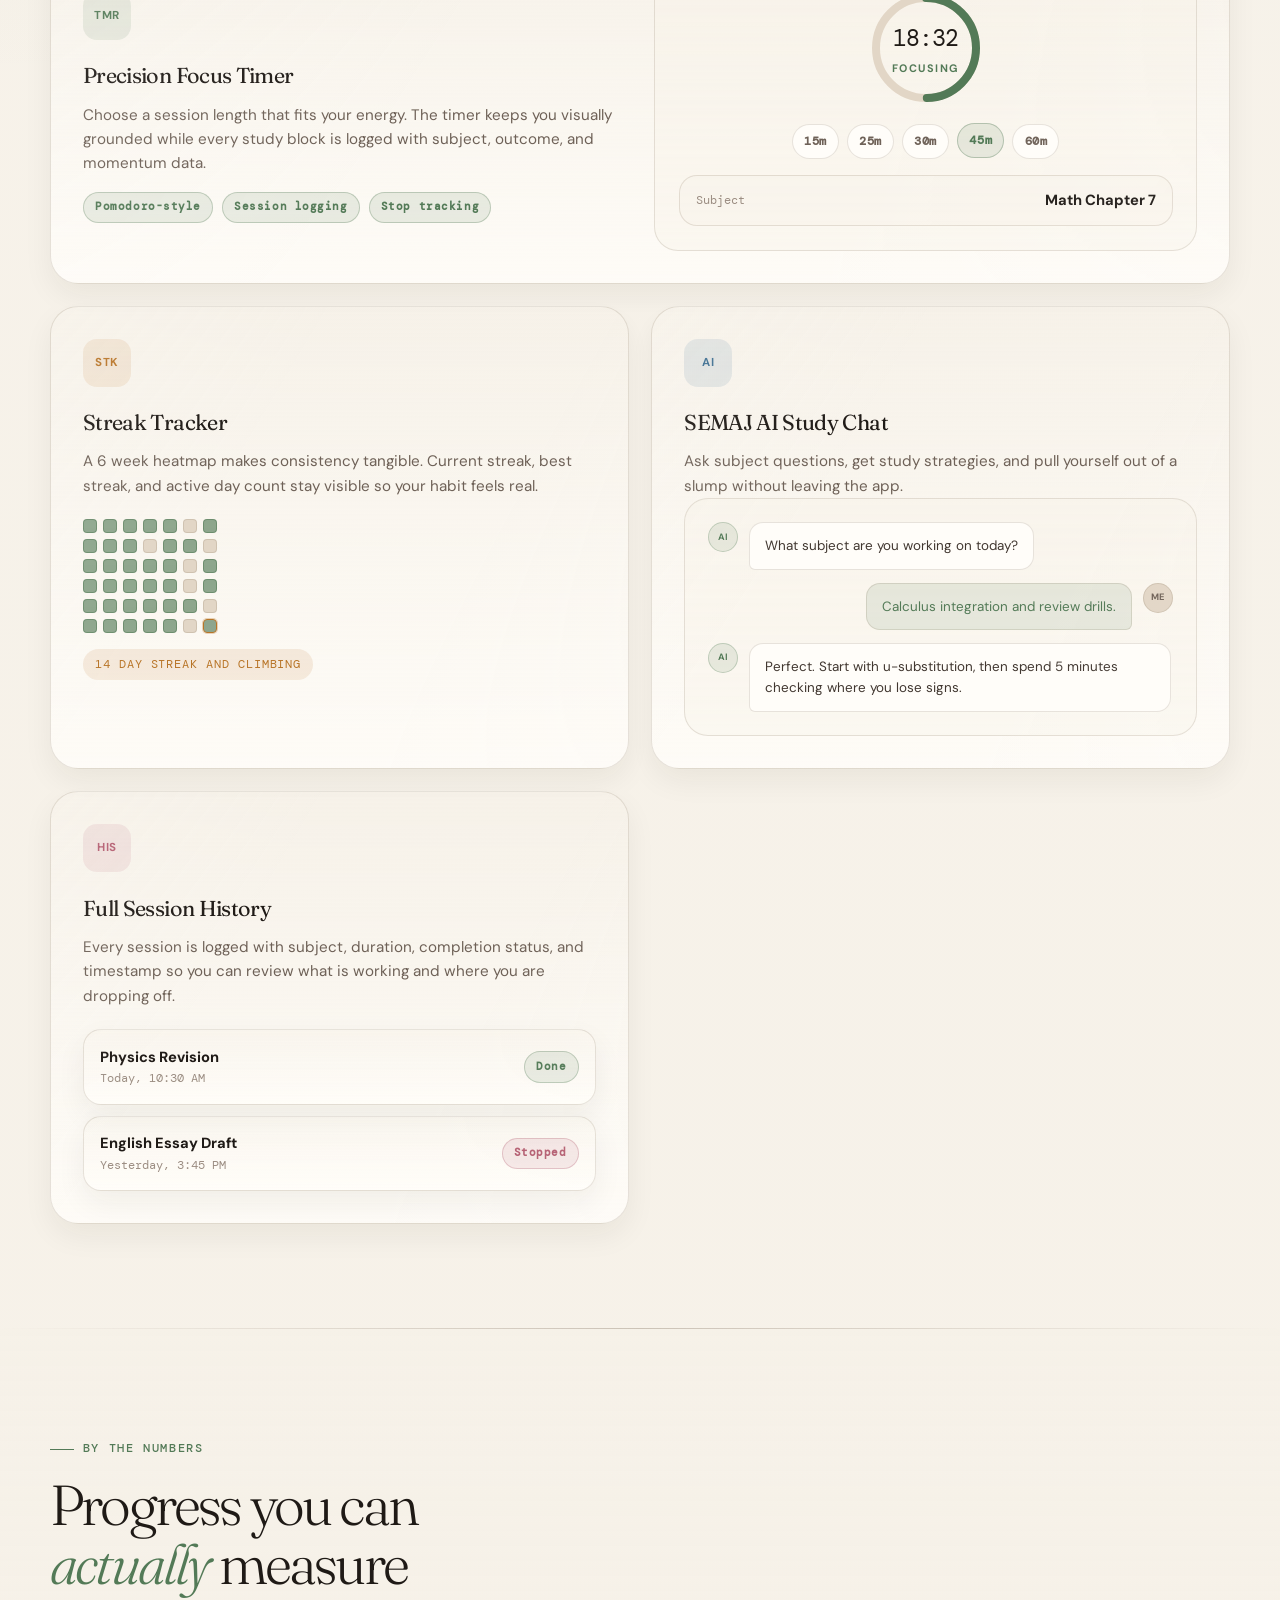
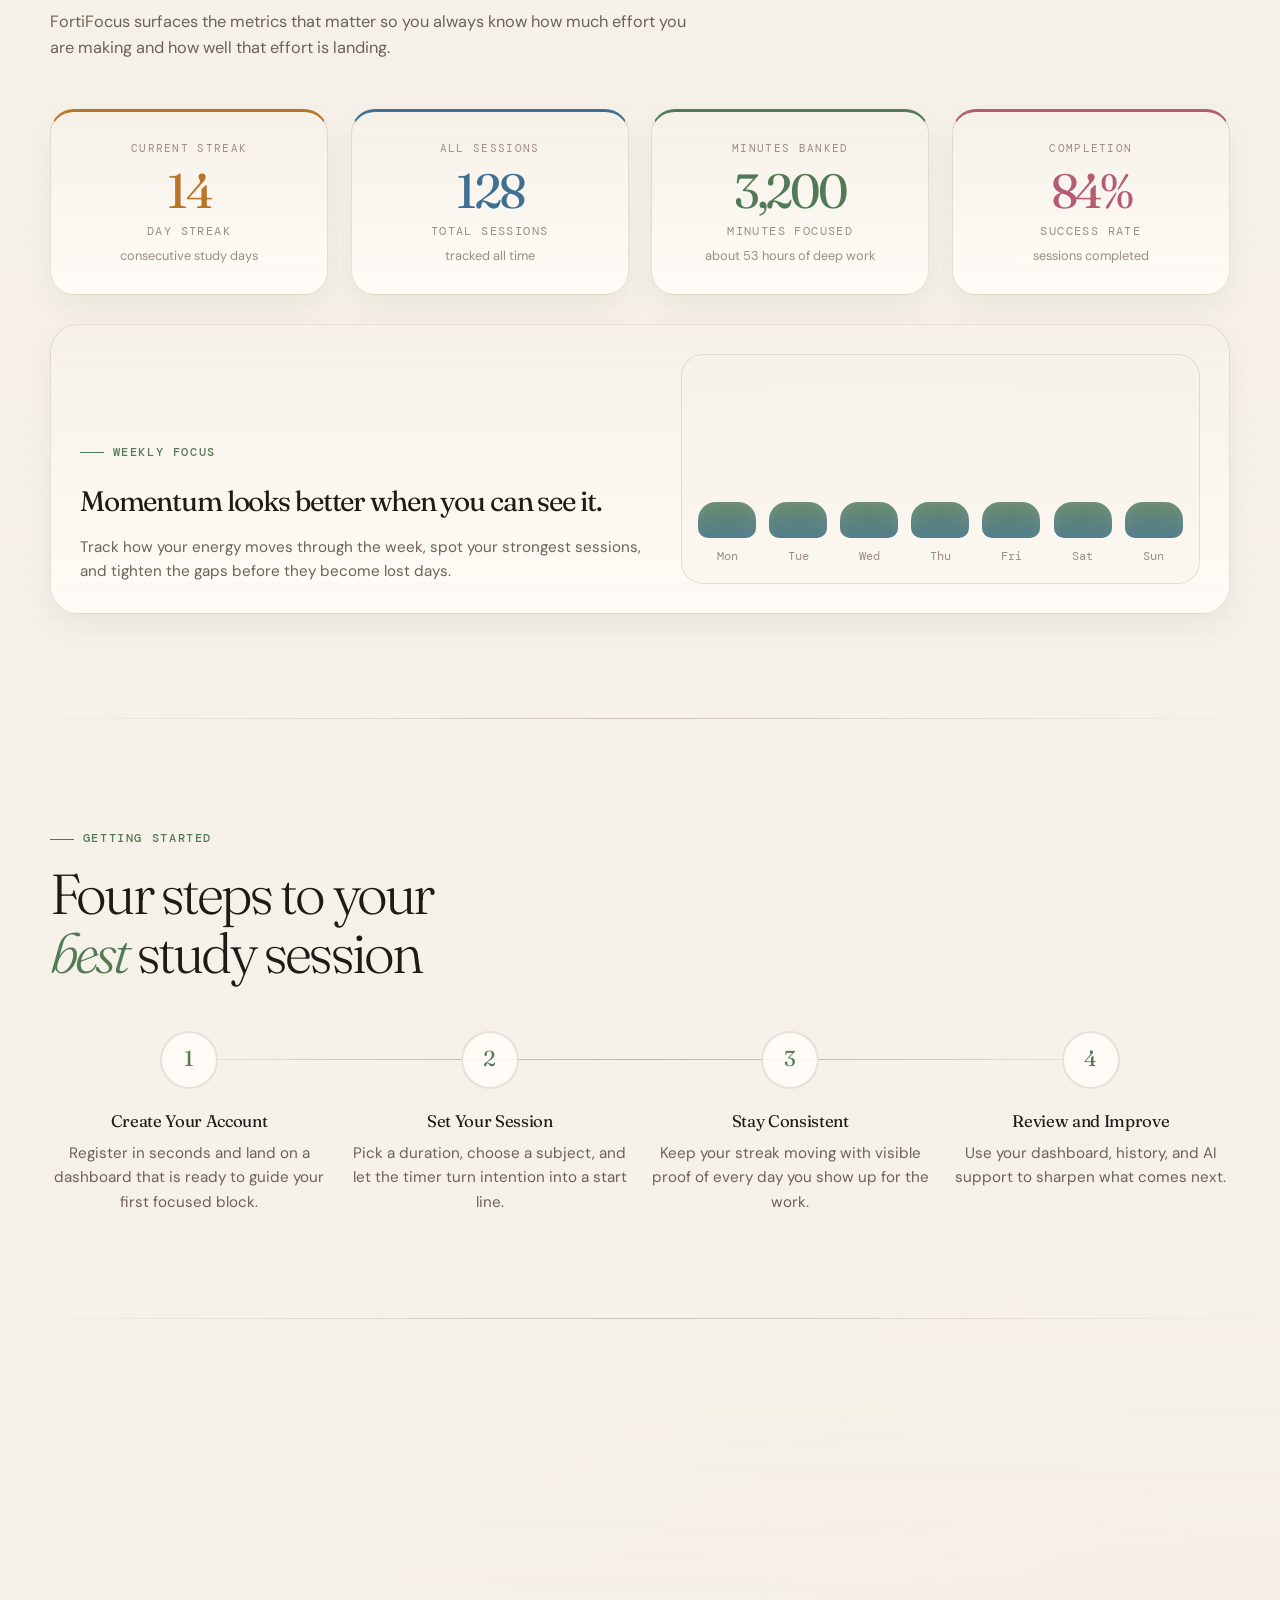
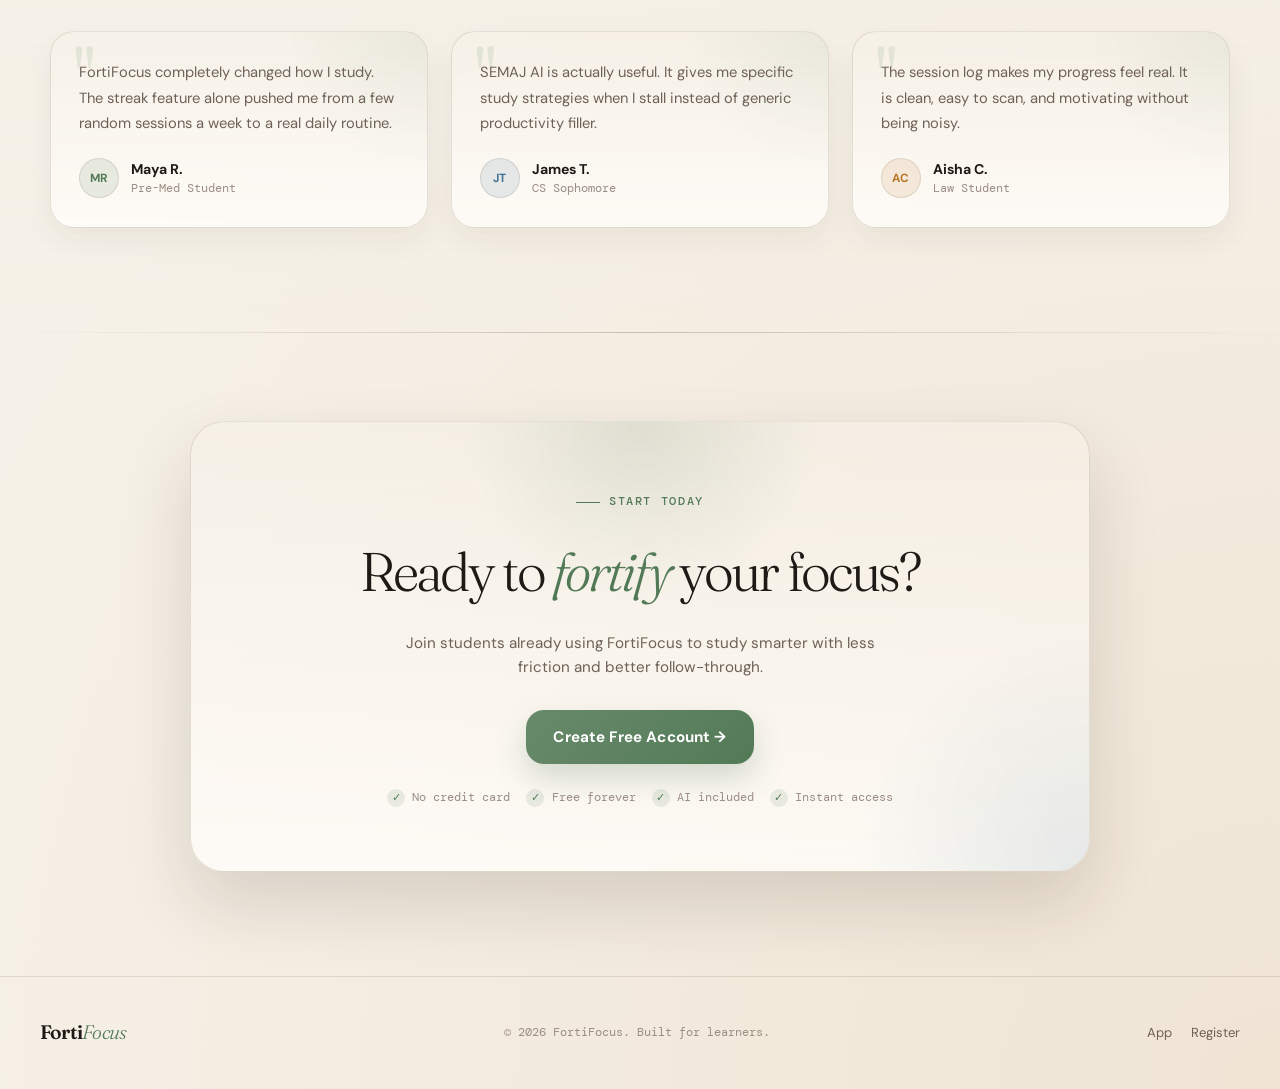
==== commit c0d79984: "Commit of the day" ====
--- a/Index.html
+++ b/Index.html
@@ -447,3 +447,4 @@
 <script src="fortifocus.js"></script>
 </body>
 </html>
+<!--Ito yung index namin haha pogi ba gar-->
